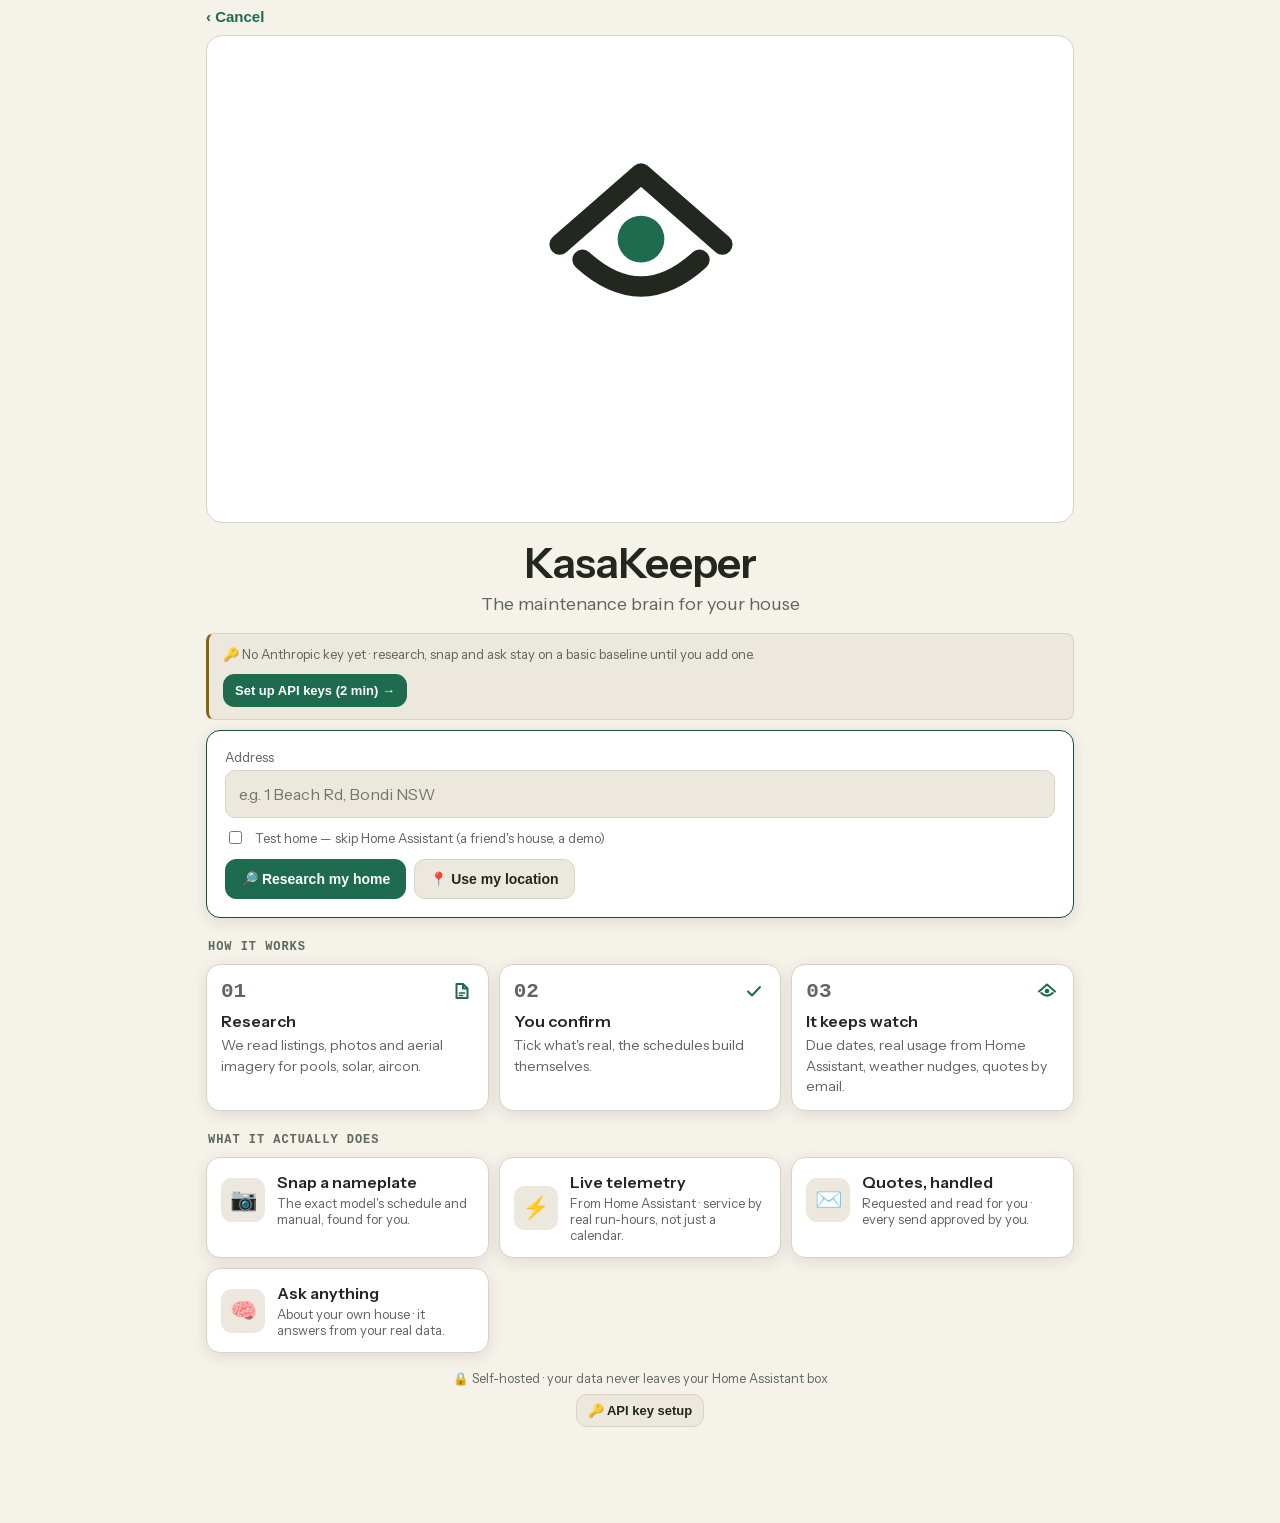
==== kasakeeper/index.html @ 6dd0b442 "Release 0.3.20: direct-PDF manual hunt + auto-save, wrong-model guard (carries 0.3.18 field cleanup " ====
<!DOCTYPE html>
<html lang="en">
<head>
  <meta charset="UTF-8" />
  <meta name="viewport" content="width=device-width, initial-scale=1.0, viewport-fit=cover" />
  <title>KasaKeeper</title>
  <meta name="description" content="The maintenance brain for your house." />
  <link rel="manifest" href="manifest.webmanifest" />
  <meta name="theme-color" content="#0f6e56" />
  <meta name="apple-mobile-web-app-capable" content="yes" />
  <meta name="apple-mobile-web-app-status-bar-style" content="black-translucent" />
  <meta name="apple-mobile-web-app-title" content="KasaKeeper" />
  <link rel="apple-touch-icon" href="icon-180.png" />
  <link rel="icon" type="image/png" href="icon-192.png" />
  <link rel="stylesheet" href="styles.css?v=101" />
</head>
<body>
  <!-- Brand mark "5B Lid Roof" — house that is also an eye. Three behaviors only:
       watching (default), blink (task done), glance (needs attention). Per Brand Guidelines v1.0. -->
  <svg style="display:none" aria-hidden="true">
    <symbol id="kk-mark" viewBox="0 0 48 48">
      <path d="M8 25 L24 11 L40 25" fill="none" stroke="currentColor" stroke-width="4" stroke-linecap="round" stroke-linejoin="round"></path>
      <path d="M12.5 28 Q24 38.5 35.5 28" fill="none" stroke="currentColor" stroke-width="4" stroke-linecap="round"></path>
      <circle cx="24" cy="24" r="4.6" fill="var(--accent)"></circle>
    </symbol>
    <symbol id="kk-blink" viewBox="0 0 48 48">
      <path d="M8 25 L24 11 L40 25" fill="none" stroke="currentColor" stroke-width="4" stroke-linecap="round" stroke-linejoin="round"></path>
      <path d="M12.5 27 Q24 34 35.5 27" fill="none" stroke="currentColor" stroke-width="4" stroke-linecap="round"></path>
    </symbol>
    <symbol id="kk-glance" viewBox="0 0 48 48">
      <path d="M8 25 L24 11 L40 25" fill="none" stroke="currentColor" stroke-width="4" stroke-linecap="round" stroke-linejoin="round"></path>
      <path d="M12.5 28 Q24 38.5 35.5 28" fill="none" stroke="currentColor" stroke-width="4" stroke-linecap="round"></path>
      <circle cx="29" cy="25" r="4.6" fill="var(--accent)"></circle>
    </symbol>
    <symbol id="kk-sleep" viewBox="0 0 48 48">
      <path d="M8 25 L24 11 L40 25" fill="none" stroke="currentColor" stroke-width="4" stroke-linecap="round" stroke-linejoin="round"></path>
      <path d="M12.5 26.5 Q24 30.5 35.5 26.5" fill="none" stroke="currentColor" stroke-width="4" stroke-linecap="round"></path>
    </symbol>
    <!-- Structural icon system — the mark's own language: 4px stroke, round caps,
         one "iris" dot only where it earns it. Tints via currentColor. -->
    <symbol id="i-home" viewBox="0 0 48 48"><path d="M8 25 L24 11 L40 25" fill="none" stroke="currentColor" stroke-width="4" stroke-linecap="round" stroke-linejoin="round"></path><path d="M12.5 28 Q24 38.5 35.5 28" fill="none" stroke="currentColor" stroke-width="4" stroke-linecap="round"></path><circle cx="24" cy="24" r="4.6" fill="currentColor"></circle></symbol>
    <symbol id="i-schedule" viewBox="0 0 48 48"><rect x="9" y="13" width="30" height="26" rx="6" fill="none" stroke="currentColor" stroke-width="4"></rect><path d="M17 9v7M31 9v7" stroke="currentColor" stroke-width="4" stroke-linecap="round"></path><circle cx="24" cy="28" r="3.6" fill="currentColor"></circle></symbol>
    <symbol id="i-assets" viewBox="0 0 48 48"><rect x="9" y="16" width="30" height="23" rx="5" fill="none" stroke="currentColor" stroke-width="4"></rect><path d="M7 16h34" stroke="currentColor" stroke-width="4" stroke-linecap="round"></path><path d="M19 24h10" stroke="currentColor" stroke-width="4" stroke-linecap="round"></path></symbol>
    <symbol id="i-trades" viewBox="0 0 48 48"><path d="M12 28a12 12 0 0 1 24 0" fill="none" stroke="currentColor" stroke-width="4" stroke-linecap="round"></path><path d="M8 32h32" stroke="currentColor" stroke-width="4" stroke-linecap="round"></path><path d="M24 14v-3" stroke="currentColor" stroke-width="4" stroke-linecap="round"></path></symbol>
    <symbol id="i-ask" viewBox="0 0 48 48"><path d="M10 22a14 12 0 1 1 6 9.5L10 34l2-6" fill="none" stroke="currentColor" stroke-width="4" stroke-linecap="round" stroke-linejoin="round"></path><circle cx="24" cy="22" r="3.6" fill="currentColor"></circle></symbol>
    <symbol id="i-settings" viewBox="0 0 48 48"><path d="M10 16h28M10 24h28M10 32h28" stroke="currentColor" stroke-width="4" stroke-linecap="round"></path><circle cx="19" cy="16" r="3.6" fill="currentColor"></circle><circle cx="30" cy="24" r="3.6" fill="currentColor"></circle><circle cx="16" cy="32" r="3.6" fill="currentColor"></circle></symbol>
    <symbol id="i-wrench" viewBox="0 0 48 48"><path d="M29.4 12.6a2 2 0 0 0 0 2.8l3.2 3.2a2 2 0 0 0 2.8 0l7.54-7.54a12 12 0 0 1-15.88 15.88L13.24 40.76a4.24 4.24 0 0 1-6-6l13.82-13.82a12 12 0 0 1 15.88-15.88l-7.52 7.52z" fill="none" stroke="currentColor" stroke-width="4" stroke-linecap="round" stroke-linejoin="round"></path></symbol>
    <symbol id="i-gauge" viewBox="0 0 48 48"><path d="M9.5 32A15 15 0 1 1 38.5 32" fill="none" stroke="currentColor" stroke-width="4" stroke-linecap="round"></path><path d="M24 31L32.5 21.5" stroke="currentColor" stroke-width="4" stroke-linecap="round"></path><circle cx="24" cy="32" r="3.4" fill="currentColor"></circle></symbol>
    <symbol id="i-doc" viewBox="0 0 48 48"><path d="M13 10h13l9 9v19H13z" fill="none" stroke="currentColor" stroke-width="4" stroke-linejoin="round"></path><path d="M26 10v9h9" fill="none" stroke="currentColor" stroke-width="4" stroke-linejoin="round"></path><path d="M19 28h10M19 33h6" stroke="currentColor" stroke-width="3.4" stroke-linecap="round"></path></symbol>
    <symbol id="i-bolt" viewBox="0 0 48 48"><path d="M26 9L14 27h8l-2 12 12-18h-8z" fill="none" stroke="currentColor" stroke-width="4" stroke-linejoin="round"></path></symbol>
    <symbol id="i-bell" viewBox="0 0 48 48"><path d="M14 30v-8a10 10 0 0 1 20 0v8l3 4H11z" fill="none" stroke="currentColor" stroke-width="4" stroke-linejoin="round"></path><path d="M20 38a4 4 0 0 0 8 0" fill="none" stroke="currentColor" stroke-width="4" stroke-linecap="round"></path></symbol>
    <symbol id="i-drop" viewBox="0 0 48 48"><path d="M24 9c6 8 11 13.5 11 20a11 11 0 1 1-22 0c0-6.5 5-12 11-20z" fill="none" stroke="currentColor" stroke-width="4" stroke-linejoin="round"></path></symbol>
    <symbol id="i-check" viewBox="0 0 48 48"><path d="M12 25l8 8 16-17" fill="none" stroke="currentColor" stroke-width="4" stroke-linecap="round" stroke-linejoin="round"></path></symbol>
  </svg>
  <div id="app">
    <div class="boot">Loading KasaKeeper…</div>
  </div>
  <script src="data.js?v=101"></script>
  <script src="store.js?v=101"></script>
  <script src="ha.js?v=101"></script>
  <script src="research.js?v=101"></script>
  <script src="catalog.js?v=101"></script>
  <script src="eye-scene.js?v=101"></script>
  <script src="app.js?v=101"></script>
  <script>
    if ('serviceWorker' in navigator) {
      window.addEventListener('load', () => navigator.serviceWorker.register('sw.js').catch(()=>{}));
    }
  </script>
</body>
</html>
---- kasakeeper/styles.css ----
/* Brand Guidelines v1.0 — Night system. Instrument Sans (bundled, variable 400–600)
   carries everything human; system mono carries everything measured. */
@font-face{font-family:'Instrument Sans';src:url('instrument-sans.woff2') format('woff2');
  font-weight:400 600;font-style:normal;font-display:swap}
:root{
  --bg:#101613; --surface:#1A211B; --surface2:#232D25; --line:#2B342C;
  --text:#F4F1EA; --muted:#9AA79D; --faint:#8A968C;   /* faint must still clear WCAG AA 4.5:1 on surface2 (was #7D8A80 = 3.95:1) */
  --accent:#1D9E75; --accent-d:#0F6E56;
  /* brand status, night-lifted for AA text on dark; deep variants for fills/tints */
  --red:#E57B61; --amber:#D9A43E; --green:#2FB88A; --blue:#3d8add;
  --red-deep:194,71,47; --amber-deep:185,127,29; --green-deep:29,158,117;
  /* phase-0 re-theme plumbing: every color the views use has a token, so a future
     brand direction is a :root swap. Values are IDENTICAL to the old hardcodes. */
  --accent-ink:#04170f;              /* text on accent-filled controls */
  --bg-rgb:16,22,19;                 /* --bg as a triplet for translucent veils */
  --edge-green:#2c5a44; --edge-red:#5a2c2c; --edge-blue:#2c476a;  /* status chip hairlines */
  --radius:14px; --shadow:0 6px 20px rgba(0,0,0,.35);
  --mono:ui-monospace,Menlo,Consolas,monospace;
}
/* ── "Paper" · the light theme. Warm paper ground, white cards, estate green.
   Theme selection is DEVICE-LOCAL (localStorage kk.theme, applied as
   documentElement data-theme): the wall tablet stays Night while a desktop
   runs Paper. No attribute = follow the OS. The block appears twice because
   vanilla CSS cannot alias a declaration group — keep both copies identical. */
:root[data-theme="paper"]{
  --bg:#F5F2EA; --surface:#FFFFFF; --surface2:#ECE8DD; --line:#D8D3C6;
  --text:#22271F; --muted:#5C665C; --faint:#5E685F;
  --accent:#1E6B50; --accent-d:#14503B;
  --red:#B34A31; --amber:#8A6414; --green:#256C4C; --blue:#2B5E9E;
  --red-deep:179,74,49; --amber-deep:138,100,20; --green-deep:37,108,76;
  --accent-ink:#FFFFFF;
  --bg-rgb:245,242,234;
  --edge-green:#AECBBB; --edge-red:#DBB3A8; --edge-blue:#AFC4DE;
  --shadow:0 4px 16px rgba(35,31,22,.10);
}
@media (prefers-color-scheme: light){
  :root:not([data-theme="night"]){
    --bg:#F5F2EA; --surface:#FFFFFF; --surface2:#ECE8DD; --line:#D8D3C6;
    --text:#22271F; --muted:#5C665C; --faint:#5E685F;
    --accent:#1E6B50; --accent-d:#14503B;
    --red:#B34A31; --amber:#8A6414; --green:#256C4C; --blue:#2B5E9E;
    --red-deep:179,74,49; --amber-deep:138,100,20; --green-deep:37,108,76;
    --accent-ink:#FFFFFF;
    --bg-rgb:245,242,234;
    --edge-green:#AECBBB; --edge-red:#DBB3A8; --edge-blue:#AFC4DE;
    --shadow:0 4px 16px rgba(35,31,22,.10);
  }
}
*{box-sizing:border-box}
html,body{margin:0;padding:0;background:var(--bg);color:var(--text);
  font-family:'Instrument Sans',-apple-system,BlinkMacSystemFont,"Segoe UI",Roboto,Helvetica,Arial,sans-serif;
  -webkit-font-smoothing:antialiased}
.boot{padding:40px;color:var(--muted);text-align:center}
#app{max-width:900px;margin:0 auto;padding:0 16px calc(96px + env(safe-area-inset-bottom))}

/* Header */
.topbar{display:flex;align-items:center;justify-content:space-between;
  padding:calc(18px + env(safe-area-inset-top)) 2px 12px}
.brand{display:flex;align-items:center;gap:10px;font-weight:700;font-size:22px;letter-spacing:-.3px}
.brand .logo{width:30px;height:30px;border-radius:0;background:none;
  display:grid;place-items:center;font-size:16px}
.brand small{color:var(--muted);font-weight:500;font-size:12px;display:block;letter-spacing:0}
.icon-btn{background:var(--surface);border:1px solid var(--line);color:var(--text);
  width:40px;height:40px;border-radius:10px;font-size:18px;cursor:pointer;position:relative}
/* 40x40 border-box, border eats 1px/side → -3px hits the full 44x44 target (see .btn::after above) */
.icon-btn::after{content:'';position:absolute;inset:-3px}
.topbar-right{display:flex;align-items:center;gap:8px}
/* the chosen home photo, dashboard-only — small and premium, never a banner */
.home-pic{width:30px;height:30px;border-radius:50%;object-fit:cover;border:1px solid var(--line);opacity:0;transition:opacity .2s}
.home-pic.on{opacity:1}

/* Sections — labels are "measured": mono, uppercase, +8% tracking (guidelines §05) */
.section-title{display:flex;align-items:center;gap:8px;margin:22px 2px 10px;font:600 12px var(--mono);color:var(--faint);text-transform:uppercase;letter-spacing:.08em}
.section-title .pill{margin-left:auto;background:var(--surface2);border:1px solid var(--line);color:var(--muted);font-size:12px;padding:2px 9px;border-radius:20px;text-transform:none;letter-spacing:0}

/* Task / asset cards */
.card{background:var(--surface);border:1px solid var(--line);border-radius:var(--radius);
  padding:14px;margin-bottom:10px;box-shadow:var(--shadow)}
.row{display:flex;align-items:center;gap:12px}
.emoji{width:44px;height:44px;border-radius:11px;background:var(--surface2);display:grid;place-items:center;font-size:22px;flex:none;position:relative;overflow:hidden}
.grow{flex:1;min-width:0}
.t-name{font-weight:600;font-size:16px;white-space:nowrap;overflow:hidden;text-overflow:ellipsis}
.t-sub{color:var(--muted);font-size:13px;margin-top:3px;white-space:nowrap;overflow:hidden;text-overflow:ellipsis}
/* due = a measured value: mono pill on a tinted ground (status = form + color) */
.due{font:600 12px var(--mono);text-align:right;flex:none;padding:5px 9px;border-radius:20px;background:var(--surface2)}
.due small{display:block;color:var(--muted);font-weight:500;font-size:10px;margin-top:2px}
.due.red{color:var(--red);background:rgba(var(--red-deep),.14)}
.due.amber{color:var(--amber);background:rgba(var(--amber-deep),.13)}
.due.green{color:var(--green);background:rgba(var(--green-deep),.12)}
.dot{width:9px;height:9px;border-radius:50%;flex:none}
.dot.red{background:var(--red)} .dot.amber{background:var(--amber)} .dot.green{background:var(--green)}
.dot.dim{background:none;border:1.5px solid var(--faint)}  /* not tracked yet — hollow, never a false green */

.chip{display:inline-flex;align-items:center;gap:5px;background:var(--surface2);border:1px solid var(--line);
  border-radius:20px;padding:3px 10px;font-size:12px;color:var(--muted);margin:4px 6px 0 0}
.chip.live{color:var(--green);border-color:var(--edge-green)}
.chip.cost{color:var(--amber)}

/* Buttons */
.btn{display:inline-flex;align-items:center;justify-content:center;gap:7px;border:none;cursor:pointer;
  border-radius:11px;padding:11px 15px;font-size:14px;font-weight:600;background:var(--surface2);color:var(--text);border:1px solid var(--line);position:relative}
/* 44px effective touch targets (design rule 5) without inflating the visual density:
   .btn.small chrome measures ~34x35, so the HIT AREA extends invisibly past it.
   inset resolves against the padding box (the 1px border eats one px per side), so
   -6px yields +5px beyond the border box: 35→45 tall, 34→44 wide. Neighbors in an
   8px btn-row gap overlap by ~2px — the later button wins there, same as dead space was. */
.btn::after{content:'';position:absolute;inset:-6px}
.btn.primary{background:var(--accent);border-color:var(--accent);color:var(--accent-ink)}
.btn.small{padding:8px 11px;font-size:13px}
.btn.wide{width:100%}
.btn-row{display:flex;gap:8px;flex-wrap:wrap;margin-top:12px}
.fab{position:fixed;right:18px;bottom:calc(84px + env(safe-area-inset-bottom));width:56px;height:56px;border-radius:50%;
  background:var(--accent);color:var(--accent-ink);font-size:28px;border:none;box-shadow:var(--shadow);cursor:pointer;z-index:20}

/* Bottom nav */
.nav{position:fixed;left:0;right:0;bottom:0;background:rgba(var(--bg-rgb),.92);backdrop-filter:blur(12px);
  border-top:1px solid var(--line);display:flex;justify-content:space-around;padding:8px 0 calc(8px + env(safe-area-inset-bottom));z-index:15}
.nav a{flex:1;text-align:center;color:var(--muted);text-decoration:none;font-size:11px;padding:4px 0}
.nav a .ic{font-size:20px;display:block;margin-bottom:2px}
.nav a svg.ic{width:21px;height:21px;margin:0 auto 3px;display:block}
.nav a.active{color:var(--accent);position:relative}
.nav a.active::before{content:"";position:absolute;top:-4px;left:50%;transform:translateX(-50%);width:22px;height:2px;border-radius:2px;background:var(--accent)}

/* Detail / forms */
.back{background:none;border:none;color:var(--accent);font-size:15px;cursor:pointer;padding:8px 0;font-weight:600}
.hero{display:flex;align-items:center;gap:14px;margin:6px 0 16px}
.hero .emoji{width:60px;height:60px;font-size:30px}
.hero h1{font-size:22px;margin:0}
.meta-grid{display:grid;grid-template-columns:1fr 1fr;gap:10px;margin:12px 0}
.meta{background:var(--surface);border:1px solid var(--line);border-radius:12px;padding:12px}
.meta .k{font:600 11px var(--mono);color:var(--faint);text-transform:uppercase;letter-spacing:.08em} .meta .v{font-size:16px;font-weight:600;margin-top:4px}
label{display:block;color:var(--muted);font-size:13px;margin:12px 0 5px}
input,select,textarea{width:100%;background:var(--surface2);border:1px solid var(--line);color:var(--text);
  border-radius:10px;padding:11px;font-size:15px;font-family:inherit}
textarea{min-height:70px;resize:vertical}
.empty{text-align:center;color:var(--muted);padding:40px 20px}
.banner{background:var(--surface2);border:1px solid var(--line);border-left:3px solid var(--amber);
  border-radius:8px;padding:12px 14px;font-size:13px;color:var(--muted);margin:10px 0}
.banner.ok{border-left-color:var(--green)}
.banner.urgent{border-left-color:var(--red)}
.spinner{color:var(--muted);font-size:13px;padding:6px 0}
/* Key-wizard concrete steps (numbered "how to get this key" list) */
.wz-steps{margin:10px 0 0;padding-left:20px;font-size:13.5px;line-height:1.6;color:var(--muted)}
.wz-steps li{margin-bottom:4px}
.wz-steps li:last-child{margin-bottom:0}

/* Wizard feature chips */
.feat{display:flex;align-items:center;gap:12px;background:var(--surface);border:1px solid var(--line);
  border-radius:12px;padding:10px 12px;margin-bottom:8px;cursor:pointer}
.feat.on{border-color:var(--accent);background:var(--surface2)}
.feat .feat-check{width:28px;height:28px;border-radius:50%;border:1px solid var(--line);display:grid;place-items:center;color:var(--muted);flex:none;font-weight:700}
.feat.on .feat-check{background:var(--accent);color:var(--accent-ink);border-color:var(--accent)}
select.feat-var{margin-top:7px;width:auto;max-width:240px;padding:6px 9px;font-size:13px;
  background:var(--surface2);border:1px solid var(--line);color:var(--text);border-radius:8px}
.setup-cta{display:block;width:100%;text-align:left;background:var(--surface2);
  border:1px solid var(--line);border-left:3px solid var(--accent-d);color:var(--text);border-radius:var(--radius);padding:16px;margin:6px 0 16px;cursor:pointer}
.setup-cta b{font-size:16px} .setup-cta div{color:var(--muted);font-size:13px;margin-top:3px}

/* usage-based reminders — live telemetry progress */
.usagebar{margin:9px 0 2px}
.usagebar.mini{margin:8px 0 0}
.usagebar .u-track{height:7px;border-radius:6px;background:var(--surface2);border:1px solid var(--line);overflow:hidden}
.usagebar .u-fill{height:100%;background:var(--accent);border-radius:6px;transition:width .4s ease}
.usagebar .u-lbl{font:500 11px var(--mono);color:var(--muted);margin-top:5px;letter-spacing:.02em}
.usagebar .u-lbl b{color:var(--text);font-weight:600}
.usagebar.warn .u-fill{background:var(--amber)}
.usagebar.warn .u-lbl b{color:var(--amber)}
.usagebar.due .u-fill{background:var(--red)}
.usagebar.due .u-lbl{color:var(--red)} .usagebar.due .u-lbl b{color:var(--red)}

/* HA telemetry live strip — reserved slot, no layout shift while it hydrates */
.ha-strip{display:flex;align-items:center;gap:8px;flex-wrap:wrap;margin:2px 0 14px;
  background:var(--surface2);border:1px solid var(--edge-green);border-radius:8px;padding:8px 12px}
.ha-strip .hs-lbl{font:600 10px var(--mono);color:var(--green);text-transform:uppercase;letter-spacing:.06em}
.ha-strip .hs-vals{font:600 13px var(--mono);color:var(--text)}
.ha-strip .hs-sep{color:var(--faint);margin:0 6px}

/* find-a-service: review rating line */
.t-sub.rate{color:var(--amber);font-weight:500}

/* find-a-service: provider logo/photo, services, website */
.prov-web{color:var(--blue);text-decoration:none;font-size:12px}
.svc-chips{display:flex;flex-wrap:wrap;gap:6px;margin:2px 0 10px}
.svc-chip{font-size:11px;color:var(--muted);background:var(--surface2);border:1px solid var(--line);border-radius:20px;padding:3px 9px}

.chip-row{display:flex;flex-wrap:wrap;gap:6px;margin-top:6px}
.chip.expired{color:var(--red);border-color:var(--edge-red)}

/* brand v1.0 — mark 5B "Lid Roof": house that is also an eye */
.kk-logo{position:relative;width:30px;height:30px;flex:0 0 30px;color:var(--text);display:block}
.kk-logo svg.eye{position:absolute;inset:0;width:100%;height:100%;opacity:0;transition:opacity 90ms ease-out}
.kk-logo[data-eye="watch"] .eye-open{opacity:1}
.kk-logo[data-eye="glance"] .eye-glance{opacity:1}
.kk-logo[data-eye="sleep"] .eye-sleep{opacity:1;color:var(--muted)}
.kk-logo.blinking svg.eye{opacity:0;transition:opacity 120ms ease-in}
.kk-logo.blinking .eye-shut{opacity:1}
.eye-badge{position:absolute;top:-5px;right:-7px;min-width:15px;height:15px;border-radius:99px;
  font:700 9px var(--mono);display:flex;align-items:center;justify-content:center;padding:0 3px;
  color:var(--bg);z-index:1}
.eye-badge[hidden]{display:none}
.eye-badge.red{background:var(--red)} .eye-badge.amber{background:var(--amber)}
.brand{gap:10px}
.brand .wordmark{font-weight:600;letter-spacing:-.02em}
.banner.allclear{display:flex;align-items:center;gap:12px}
.banner.allclear .kk-shut{width:26px;height:26px;flex:0 0 26px;color:var(--muted)}
@media (prefers-reduced-motion: reduce){.kk-logo svg.eye{transition:none}}

/* brand motion: the look-around (12s loop) */
.eye-stage{position:relative;width:100%;aspect-ratio:16/9;overflow:hidden;border-radius:16px;background:var(--surface);border:1px solid var(--line)}
.eye-inner{position:absolute;left:0;top:0;width:1280px;height:720px;transform-origin:0 0;font-family:inherit}
.eye-static{display:flex;flex-direction:column;align-items:center;gap:10px;padding:28px;background:var(--surface);border:1px solid var(--line);border-radius:16px;color:var(--text)}
.eye-static svg{width:96px;height:96px}
.eye-static div{font-size:14px;color:var(--muted)}
.eye-scene{margin:2px 0 14px}

/* weather nudges — the glance */
.card.nudge{cursor:pointer}
.kk-glance-ic{width:30px;height:30px;flex:0 0 30px;color:var(--text)}

/* topbar weather chip (live conditions, measured = mono) */
.chip.weather{font:500 12px var(--mono);padding:7px 12px;margin:0;white-space:nowrap}
/* test-home tell — honest, quiet, never alarming */
.chip.dim{color:var(--faint);font-size:12px;white-space:nowrap}

/* ---- email quote-loop: compose modal, toast, quote chips ---- */
.chip.watching{color:var(--blue);border-color:var(--edge-blue);font:500 11px var(--mono)}
.chip.auto{color:var(--green);border-color:var(--edge-green);font:600 10px var(--mono);padding:1px 6px;vertical-align:middle}
.t-sub.dim{color:var(--faint);font-size:12px;margin-top:2px}

.kk-toast{position:fixed;left:50%;bottom:calc(84px + env(safe-area-inset-bottom));transform:translate(-50%,14px);
  background:var(--surface2);color:var(--text);border:1px solid var(--line);border-radius:12px;
  padding:11px 16px;max-width:90vw;box-shadow:var(--shadow);font-size:14px;z-index:120;
  opacity:0;transition:opacity .25s,transform .25s;pointer-events:none}
.kk-toast.in{opacity:1;transform:translate(-50%,0)}

.kk-modal{position:fixed;inset:0;background:rgba(6,10,8,.62);backdrop-filter:blur(4px);
  display:flex;align-items:flex-end;justify-content:center;z-index:130;
  padding:0 12px calc(12px + env(safe-area-inset-bottom))}
.kk-modal-card{background:var(--surface);border:1px solid var(--line);border-radius:18px 18px 14px 14px;
  width:100%;max-width:560px;max-height:88vh;overflow:auto;padding:18px 16px 14px;box-shadow:var(--shadow);
  animation:kk-rise .22s ease}
@keyframes kk-rise{from{transform:translateY(16px);opacity:.6}to{transform:none;opacity:1}}
@media(min-width:600px){.kk-modal{align-items:center}}
.kk-modal-h{font-weight:600;font-size:17px;margin-bottom:10px}
.kk-l{display:block;font-size:12px;color:var(--muted);margin:10px 0 4px}
.kk-i,.kk-t{width:100%;background:var(--surface2);border:1px solid var(--line);border-radius:10px;
  color:var(--text);padding:10px 12px;font:inherit;font-size:14px}
.kk-t{resize:vertical;min-height:120px;line-height:1.45}
.kk-note,.hint{color:var(--faint);font-size:12px;margin:10px 2px 0;line-height:1.4}
/* ad-hoc <b> pseudo-links (asset detail, etc.) — same affordance as a real link, no per-use inline style */
.klink{color:var(--accent);cursor:pointer}
.kk-modal-b{display:flex;justify-content:flex-end;gap:10px;margin-top:14px}

/* ---- Find-a-service: scanning eye loader ---- */
.kk-search{display:flex;justify-content:center;padding:22px 0 6px;color:var(--text)}
.kk-search svg{width:104px;height:104px;overflow:visible}
.kks-iris{transform-box:fill-box;transform-origin:center;animation:kks-scan 2.8s ease-in-out infinite}
@keyframes kks-scan{
  0%,100%{transform:translate(0,0)}
  16%{transform:translate(-5px,1.4px)}
  34%{transform:translate(5px,1.4px)}
  52%{transform:translate(4.4px,-2.2px)}
  70%{transform:translate(-4.4px,-2.2px)}
  86%{transform:translate(0,-.4px)}
}
@media (prefers-reduced-motion:reduce){.kks-iris{animation:none}}

/* ---- snoozed maintenance items ---- */
.card.past{opacity:.62}
.card.past .t-name{color:var(--muted)}
.k-row.past{opacity:.62}
.k-row.past .k-title{color:var(--muted)}
.section-title.dim{color:var(--faint)}
.card.snoozed{opacity:.6}
.card.snoozed .t-name{color:var(--muted)}
.card.pending{opacity:.7;border-style:dashed}
.k-row.snoozed{opacity:.6}
.k-row.snoozed .k-title{color:var(--muted)}
.k-row.pending{opacity:.7;border-top-style:dashed}
.k-sub.dim{color:var(--faint)}
.kk-zzz{width:30px;height:30px;flex:0 0 30px;color:var(--muted)}

/* phase 3: snap-to-add, triage, asset photo */
.snap-img{width:100%;max-height:280px;object-fit:cover;border-radius:14px;border:1px solid var(--line);margin:10px 0}
.asset-photo{width:100%;max-height:220px;object-fit:cover;border-radius:14px;border:1px solid var(--line);margin:4px 0 10px}
.triage-cta{cursor:pointer}

/* ---- segmented tabs (Assets / Warranties) ---- */
.tabs{display:flex;gap:6px;margin:2px 0 12px}
.tab{flex:1;text-align:center;padding:9px 10px;border-radius:10px;border:1px solid var(--line);
  background:var(--surface);color:var(--muted);font-size:13px;text-decoration:none;
  display:flex;align-items:center;justify-content:center;gap:6px;position:relative}
/* ~35px tall chrome → -6px, same as .btn.small, clears 44px */
.tab::after{content:'';position:absolute;inset:-6px}
.tab.on{background:var(--surface2);color:var(--text);border-color:var(--accent-d)}
.tab .pill.warn{color:var(--amber)}

/* ---- Ask: the house assistant ---- */
.chat-log{display:flex;flex-direction:column;gap:12px;padding:4px 0 96px}
.chat-row{display:flex;gap:9px;align-items:flex-start}
.chat-row.me{justify-content:flex-end}
.chat-mark{width:24px;height:24px;flex:0 0 24px;color:var(--accent);margin-top:4px}
.bubble{background:var(--surface);border:1px solid var(--line);border-radius:14px;padding:10px 13px;
  font-size:14px;line-height:1.5;max-width:82%;white-space:normal;word-wrap:break-word}
.bubble.me{background:var(--surface2);border-color:var(--accent-d)}
.bubble.typing{color:var(--faint)}
.chat-changes{margin-top:8px;padding-top:8px;border-top:1px solid var(--line);
  font-family:var(--mono);font-size:11px;color:var(--green);line-height:1.7}
.chat-grounded{margin-top:8px;padding-top:8px;border-top:1px solid var(--line);display:flex;flex-wrap:wrap;gap:6px}
.chip.ground{font:500 11px var(--mono)}
.chat-proposals{margin-top:8px;padding-top:8px;border-top:1px solid var(--line);display:flex;flex-direction:column;gap:8px}
.chat-proposal{background:var(--surface2);border:1px solid var(--line);border-radius:10px;padding:9px 11px}
.cp-detail{font-size:13px;color:var(--text);margin-bottom:7px}
.cp-actions{display:flex;gap:8px}
.chat-intro{text-align:center;padding:26px 10px 8px;color:var(--muted)}
.chat-hero{width:52px;height:52px;color:var(--accent);margin-bottom:10px}
.chat-intro .t-name{font-size:17px;color:var(--text);margin-bottom:4px}
.chat-sugg{display:flex;flex-wrap:wrap;gap:7px;justify-content:center;margin-top:10px}
.sugg-label{font:600 11px var(--mono);color:var(--faint);text-transform:uppercase;letter-spacing:.08em;margin-top:18px}
.chip.sugg{cursor:pointer;font-size:12px;padding:7px 12px;text-align:left;position:relative}
/* ~30px tall chrome → -8px clears 44px */
.chip.sugg::after{content:'';position:absolute;inset:-8px}
.chat-bar{position:fixed;left:0;right:0;bottom:calc(64px + env(safe-area-inset-bottom));
  display:flex;gap:8px;padding:10px 16px;background:rgba(var(--bg-rgb),.94);backdrop-filter:blur(12px);
  border-top:1px solid var(--line);max-width:900px;margin:0 auto}
.chat-bar textarea{flex:1;resize:none;min-height:40px;max-height:120px;background:var(--surface2);
  border:1px solid var(--line);border-radius:12px;color:var(--text);padding:10px 12px;font:inherit;font-size:14px}
.chat-bar .btn{align-self:stretch}
.chip.pilot{color:var(--blue);border-color:var(--edge-blue);font:500 10px var(--mono)}
.t-sub.note{color:var(--amber);margin-top:3px}

/* Template openers in the compose modal — a row of taps that fill the draft. */
.kk-chips { display: flex; flex-wrap: wrap; gap: 6px; margin: 2px 0 10px; }
.kk-chips .btn { white-space: nowrap; }


/* ── Rebuild: instrument hero, rail rows, quote chips, date-rail timeline ── */
.hero2{background:var(--surface);border:1px solid var(--line);border-radius:16px;box-shadow:var(--shadow);padding:16px;display:flex;gap:16px;align-items:center;margin-bottom:14px}
.hero2 .ring2{flex:0 0 104px}
.hero2 .ring2 text{font:700 24px var(--mono)}
.h-k{font:600 11px var(--mono);text-transform:uppercase;letter-spacing:.08em;color:var(--faint)}
.h-line{font-size:20px;font-weight:600;letter-spacing:-.02em;margin:2px 0 9px}
.segbar{display:flex;gap:3px;height:6px;border-radius:4px;overflow:hidden;margin-bottom:8px}
.segbar i{display:block;height:100%;border-radius:2px}
.seg-red{background:var(--red)} .seg-amber{background:var(--amber)} .seg-green{background:var(--green)} .seg-dim{background:var(--surface2)}
.h-counts{font:500 12px var(--mono);color:var(--muted);display:flex;gap:13px;flex-wrap:wrap;align-items:center}
.h-counts b{color:var(--text);font-weight:700}
.cdot{display:inline-block;width:8px;height:8px;border-radius:50%;margin-right:5px;vertical-align:baseline}
.k-list{background:var(--surface);border:1px solid var(--line);border-radius:16px;box-shadow:var(--shadow);overflow:hidden;margin-bottom:8px}
.k-row{display:flex;gap:12px;align-items:center;padding:12px 14px 12px 16px;position:relative;border-top:1px solid var(--line);cursor:pointer}
.k-row:first-child{border-top:0}
.k-row::before{content:"";position:absolute;left:0;top:10px;bottom:10px;width:3px;border-radius:0 3px 3px 0;background:transparent}
.k-row.red::before{background:var(--red)} .k-row.amber::before{background:var(--amber)} .k-row.green::before{background:var(--green)} .k-row.blue::before{background:var(--blue)}
.k-tile{width:40px;height:40px;border-radius:50%;border:1px solid var(--line);display:grid;place-items:center;font-size:17px;flex:none;position:relative;overflow:hidden}
.k-main{flex:1;min-width:0}
.k-title{font-weight:600;white-space:nowrap;overflow:hidden;text-overflow:ellipsis}
.k-sub{color:var(--muted);font-size:13px;margin-top:1px;white-space:nowrap;overflow:hidden;text-overflow:ellipsis}
.k-sub.rate{color:var(--amber);font-weight:500}
.k-right{text-align:right;flex:none}
.k-pill{font:600 12px var(--mono);padding:4px 9px;border-radius:999px;background:var(--surface2);white-space:nowrap}
.k-pill.red{color:var(--red)} .k-pill.amber{color:var(--amber)} .k-pill.green{color:var(--green)} .k-pill.blue{color:var(--blue)} .k-pill.dim{color:var(--muted)}
.k-cost{font:500 12px var(--mono);color:var(--faint);margin-top:4px}
.k-done{width:40px;height:40px;border-radius:50%;border:1px solid var(--line);background:var(--surface2);color:var(--green);display:grid;place-items:center;flex:none;cursor:pointer;padding:0;position:relative}
.k-done::after{content:'';position:absolute;inset:-3px}
.k-done svg{width:20px;height:20px}
.qchips{display:flex;gap:9px;overflow-x:auto;padding:2px 2px 8px;-webkit-overflow-scrolling:touch}
.qchip{flex:none;background:var(--surface);border:1px solid var(--line);border-radius:14px;box-shadow:var(--shadow);padding:10px 14px;cursor:pointer;min-width:150px}
.qchip .qn{font-weight:600;font-size:14px;display:flex;align-items:center;gap:7px}
.qchip .qs{font:500 12px var(--mono);color:var(--muted);margin-top:3px}
.tl-row{display:flex;gap:12px;padding:11px 4px;border-bottom:1px solid var(--line);align-items:baseline;cursor:pointer}
.tl-row:last-child{border-bottom:0}
.tl-date{font:600 11px var(--mono);text-transform:uppercase;color:var(--faint);flex:0 0 46px;letter-spacing:.05em}
.tl-main{flex:1;min-width:0}
.tl-title{font-weight:600;font-size:14.5px}
.tl-sub{color:var(--muted);font-size:12.5px;margin-top:1px}
.tl-cost{font:500 12px var(--mono);color:var(--faint);flex:none}

/* Brand-logo tiles: the img reveals only once loaded; the category emoji stays
   as the guaranteed fallback underneath (404/offline never leaves a hole). */
.brandlogo{position:absolute;inset:0;margin:auto;width:72%;height:72%;object-fit:contain;opacity:0}
.brandlogo.on{opacity:1}
.brandlogo.on + .em{visibility:hidden}
.chip svg.ci{width:13px;height:13px}

/* Developer drawer — the data behind the actions. Device-local; toggled in Settings.
   Fixed above the nav, collapsed to a slim head until tapped open. */
#kk-dbg{position:fixed;left:10px;right:10px;bottom:calc(64px + env(safe-area-inset-bottom));z-index:60;
  background:var(--surface);border:1px solid var(--line);border-radius:12px;overflow:hidden;
  box-shadow:0 8px 30px rgba(0,0,0,.35);font-size:12px}
#kk-dbg .dbg-head{display:flex;align-items:center;gap:8px;padding:8px 12px;cursor:pointer;
  font:600 11px ui-monospace,Menlo,Consolas,monospace;text-transform:uppercase;letter-spacing:.07em;color:var(--faint)}
#kk-dbg .dbg-body{display:none;max-height:42vh;overflow:auto;border-top:1px solid var(--line);padding:4px 10px 10px}
#kk-dbg.open .dbg-body{display:block}
#kk-dbg .dbg-row{border-bottom:1px solid var(--line);padding:7px 0}
#kk-dbg .dbg-row:last-child{border-bottom:0}
#kk-dbg .dbg-meta{color:var(--accent);font:600 11px ui-monospace,Menlo,Consolas,monospace;margin-bottom:3px}
#kk-dbg pre{margin:0;white-space:pre-wrap;word-break:break-word;color:var(--muted);
  font:11px/1.45 ui-monospace,Menlo,Consolas,monospace}
/* ── Setup landing — the first screen a brand-new user meets. Sells and teaches
   in one scroll, then hands straight to the address card (the real CTA). ── */
.su-hero{text-align:center;margin:2px 0 18px}
.su-hero .eye-scene{margin-bottom:14px}
.su-word{font-size:29px;font-weight:700;letter-spacing:-.02em}
.su-tag{color:var(--muted);font-size:15px;margin-top:4px}
.su-addr-card{border-color:var(--accent-d);padding:18px}
.su-addr-card label{margin-top:0}
.su-addr-card input{font-size:16px;padding:13px}
.su-addr-wrap{position:relative}
.su-suggest{position:absolute;left:0;right:0;top:calc(100% + 6px);background:var(--surface);
  border:1px solid var(--line);border-radius:12px;box-shadow:var(--shadow);overflow:hidden;z-index:8}
.su-suggest-row{min-height:44px;display:flex;align-items:center;padding:0 14px;font-size:14px;
  cursor:pointer;border-top:1px solid var(--line)}
.su-suggest-row:first-child{border-top:0}
.su-suggest-row:hover,.su-suggest-row:active{background:var(--surface2)}
.su-pow{padding:7px 14px;font-size:11px;color:var(--faint);text-align:right;border-top:1px solid var(--line)}
.su-steps{display:grid;grid-template-columns:repeat(auto-fit,minmax(180px,1fr));gap:10px;margin:2px 0 20px}
.su-steps .card{margin-bottom:0}
.su-step-head{display:flex;align-items:center;justify-content:space-between;margin-bottom:8px}
.su-num{font:700 21px var(--mono);color:var(--faint)}
.su-ic{width:24px;height:24px;color:var(--accent);flex:none}
.su-step-t{font-weight:600;font-size:15px;margin-bottom:4px}
.su-step-d{font-size:13px;color:var(--muted);line-height:1.45}
.su-feats{display:grid;grid-template-columns:repeat(auto-fit,minmax(230px,1fr));gap:10px;margin-bottom:4px}
.su-feats .card{margin-bottom:0}
.su-feats .t-sub{white-space:normal;overflow:visible;text-overflow:clip}
.su-trust{text-align:center;color:var(--faint);font-size:12.5px;padding:14px 6px 6px}

/* Wall tablet: the promise and the teaching copy have to read from across the room too. */
@media (min-width: 1100px) {
  .su-word { font-size: 42px }
  .su-tag { font-size: 18px }
  .su-step-t { font-size: 16px }
  .su-step-d { font-size: 14px }
}
/* Home photo (test-home picker): same reveal-on-load tile pattern as .brandlogo —
   a missing/errored photo never leaves a hole, the emoji is always underneath. */
.home-thumb{position:absolute;inset:0;width:100%;height:100%;object-fit:cover;opacity:0}
.home-thumb.on{opacity:1}
.home-thumb.on + .em{visibility:hidden}
.imagery-strip:not(:empty){margin-top:10px}
.imagery-grid{display:flex;gap:8px;overflow-x:auto;padding-bottom:2px}
.img-thumb{flex:0 0 96px;width:96px;height:64px;object-fit:cover;border-radius:10px;
  border:1px solid var(--line);cursor:pointer;background:var(--surface2)}
.img-thumb:hover{border-color:var(--accent-d)}
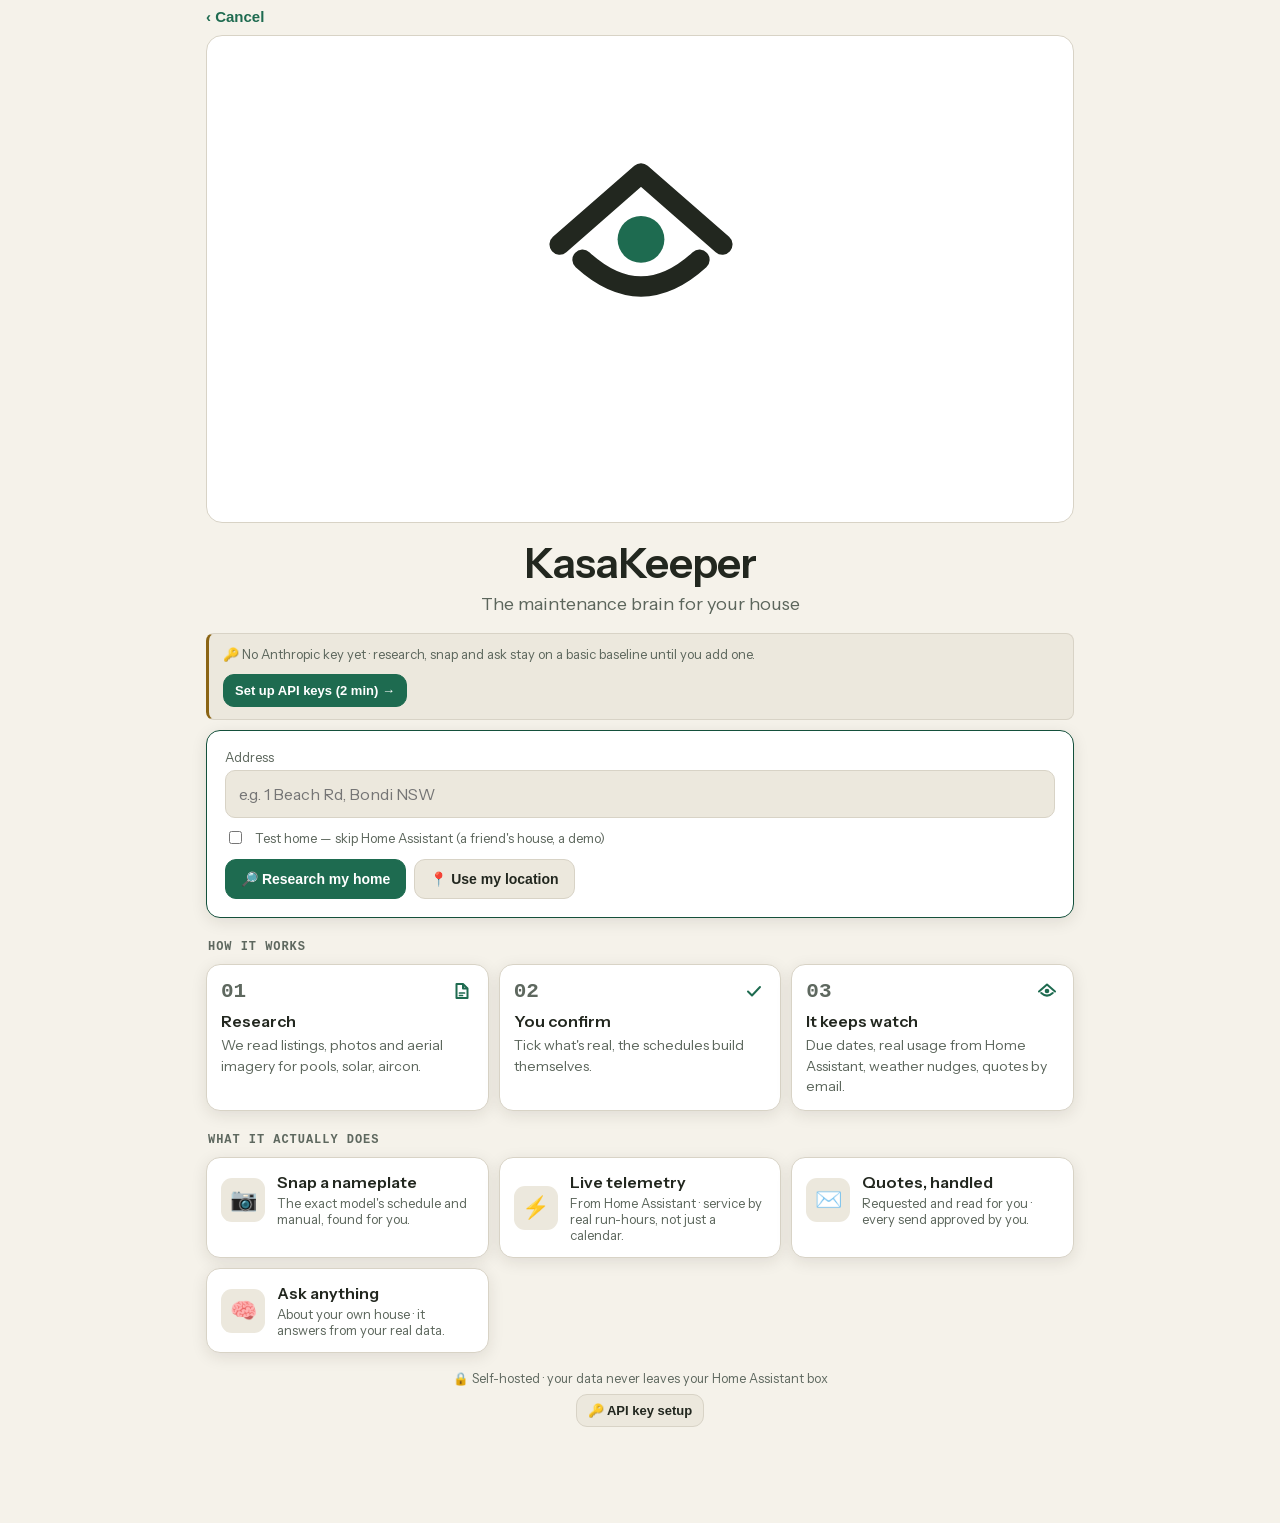
==== commit 0ac7b233: "Release 0.3.21 — booked-date change, local-only date confirm, supplier-button scoping, email punctua" ====
--- a/kasakeeper/index.html
+++ b/kasakeeper/index.html
@@ -12,7 +12,7 @@
   <meta name="apple-mobile-web-app-title" content="KasaKeeper" />
   <link rel="apple-touch-icon" href="icon-180.png" />
   <link rel="icon" type="image/png" href="icon-192.png" />
-  <link rel="stylesheet" href="styles.css?v=101" />
+  <link rel="stylesheet" href="styles.css?v=102" />
 </head>
 <body>
   <!-- Brand mark "5B Lid Roof" — house that is also an eye. Three behaviors only:
@@ -55,13 +55,13 @@
   <div id="app">
     <div class="boot">Loading KasaKeeper…</div>
   </div>
-  <script src="data.js?v=101"></script>
-  <script src="store.js?v=101"></script>
-  <script src="ha.js?v=101"></script>
-  <script src="research.js?v=101"></script>
-  <script src="catalog.js?v=101"></script>
-  <script src="eye-scene.js?v=101"></script>
-  <script src="app.js?v=101"></script>
+  <script src="data.js?v=102"></script>
+  <script src="store.js?v=102"></script>
+  <script src="ha.js?v=102"></script>
+  <script src="research.js?v=102"></script>
+  <script src="catalog.js?v=102"></script>
+  <script src="eye-scene.js?v=102"></script>
+  <script src="app.js?v=102"></script>
   <script>
     if ('serviceWorker' in navigator) {
       window.addEventListener('load', () => navigator.serviceWorker.register('sw.js').catch(()=>{}));
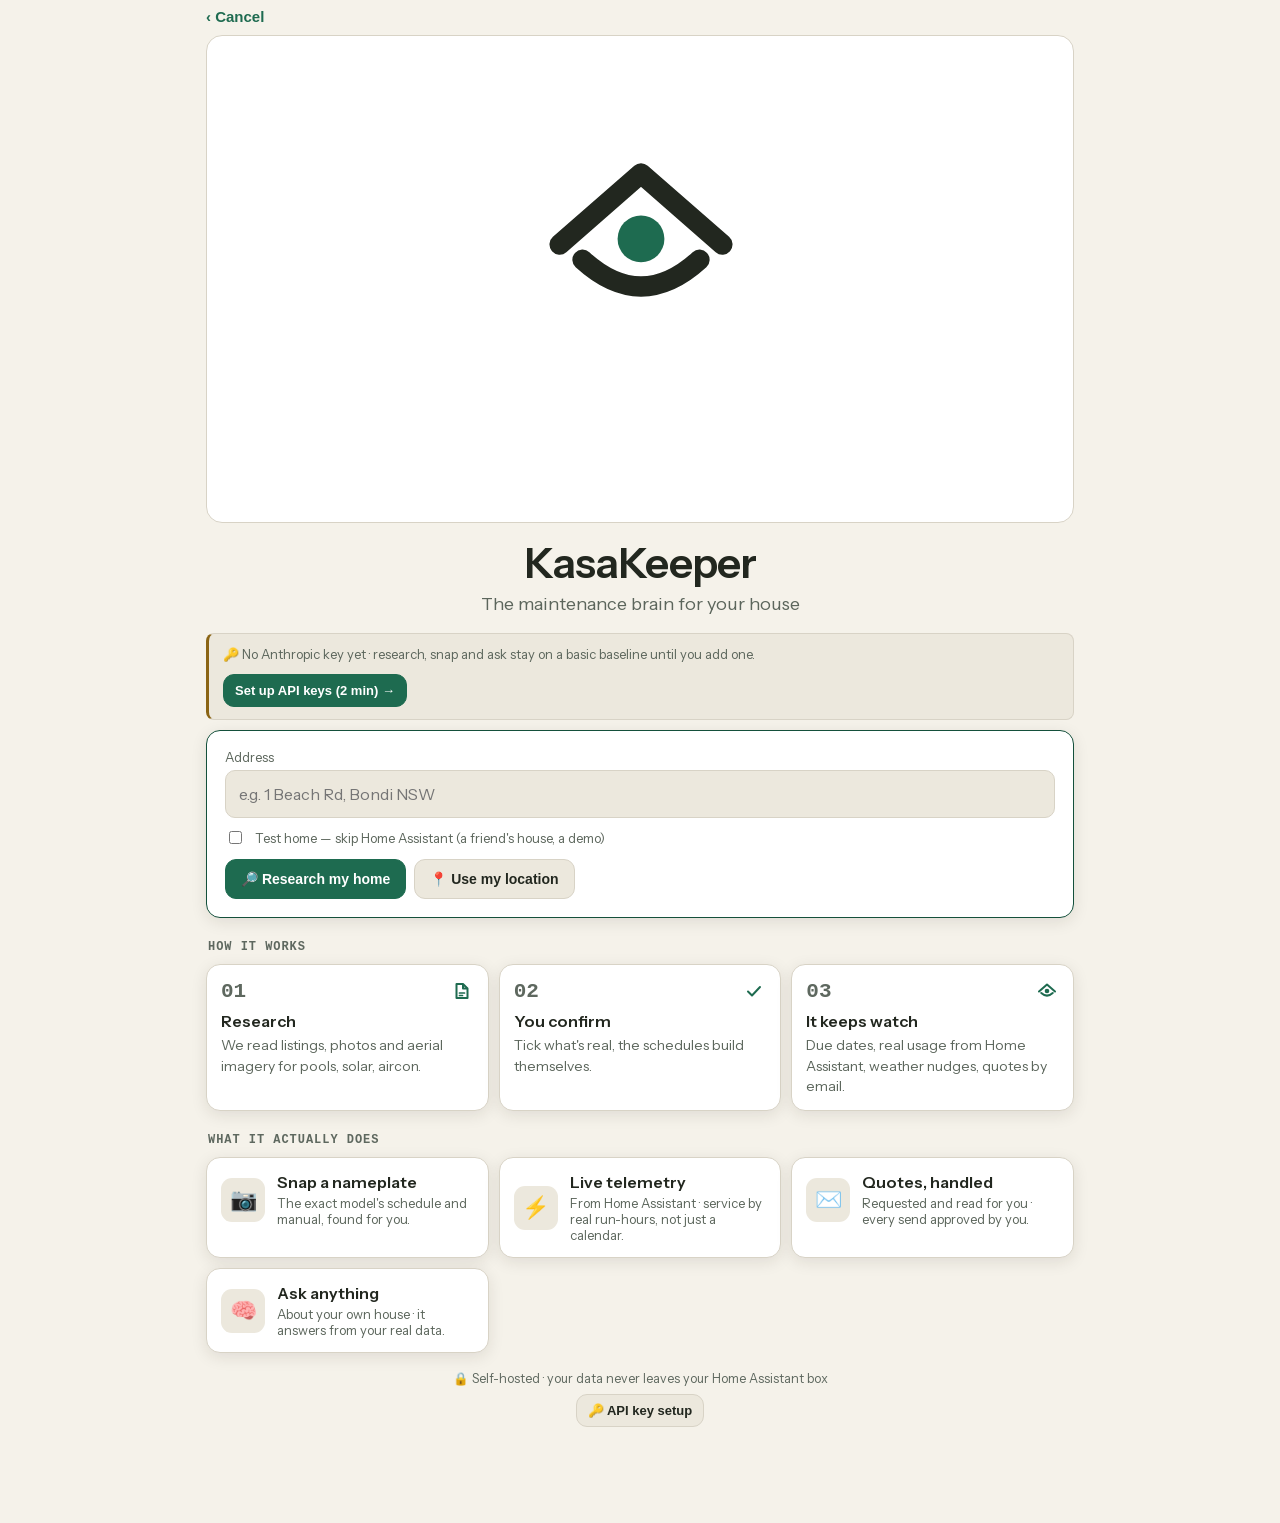
==== commit 83c3498f: "Release 0.3.23 — the email scan reads the right folder, and looks for your things Carries 0.3.22 and" ====
--- a/kasakeeper/index.html
+++ b/kasakeeper/index.html
@@ -12,7 +12,7 @@
   <meta name="apple-mobile-web-app-title" content="KasaKeeper" />
   <link rel="apple-touch-icon" href="icon-180.png" />
   <link rel="icon" type="image/png" href="icon-192.png" />
-  <link rel="stylesheet" href="styles.css?v=102" />
+  <link rel="stylesheet" href="styles.css?v=112" />
 </head>
 <body>
   <!-- Brand mark "5B Lid Roof" — house that is also an eye. Three behaviors only:
@@ -55,13 +55,13 @@
   <div id="app">
     <div class="boot">Loading KasaKeeper…</div>
   </div>
-  <script src="data.js?v=102"></script>
-  <script src="store.js?v=102"></script>
-  <script src="ha.js?v=102"></script>
-  <script src="research.js?v=102"></script>
-  <script src="catalog.js?v=102"></script>
-  <script src="eye-scene.js?v=102"></script>
-  <script src="app.js?v=102"></script>
+  <script src="data.js?v=112"></script>
+  <script src="store.js?v=112"></script>
+  <script src="ha.js?v=112"></script>
+  <script src="research.js?v=112"></script>
+  <script src="catalog.js?v=112"></script>
+  <script src="eye-scene.js?v=112"></script>
+  <script src="app.js?v=112"></script>
   <script>
     if ('serviceWorker' in navigator) {
       window.addEventListener('load', () => navigator.serviceWorker.register('sw.js').catch(()=>{}));
--- a/kasakeeper/styles.css
+++ b/kasakeeper/styles.css
@@ -285,6 +285,22 @@
 .asset-photo{width:100%;max-height:220px;object-fit:cover;border-radius:14px;border:1px solid var(--line);margin:4px 0 10px}
 .triage-cta{cursor:pointer}
 
+/* ---- Assets/Trades filter box: one compact row directly under the topbar,
+   out of the way of .section-title — quiet chrome (surface2/faint), never an
+   accent element, so it never reads as a second hero on the screen. ---- */
+.filter-box{display:flex;align-items:center;gap:8px;background:var(--surface2);border:1px solid var(--line);
+  border-radius:10px;padding:0 6px 0 14px;margin:0 0 14px;height:44px}
+.filter-ic{font-size:14px;flex:none;line-height:1;opacity:.8}
+.filter-input{flex:1;min-width:0;width:auto;background:none;border:none;padding:0;height:100%;
+  font-size:14px;color:var(--text)}
+.filter-input:focus{outline:none}
+.filter-input::placeholder{color:var(--faint)}
+.filter-clear{background:none;border:none;color:var(--faint);cursor:pointer;font-size:12px;
+  width:30px;height:30px;border-radius:8px;flex:none;position:relative;display:grid;place-items:center}
+.filter-clear::after{content:'';position:absolute;inset:-7px}   /* halo up to 44px touch target, same trick as .btn::after */
+.filter-clear:hover{color:var(--text)}
+.filter-clear[hidden]{display:none}   /* our own display:grid above is an author rule, so it beats the UA [hidden] default without this */
+
 /* ---- segmented tabs (Assets / Warranties) ---- */
 .tabs{display:flex;gap:6px;margin:2px 0 12px}
 .tab{flex:1;text-align:center;padding:9px 10px;border-radius:10px;border:1px solid var(--line);
@@ -442,3 +458,29 @@
 .img-thumb{flex:0 0 96px;width:96px;height:64px;object-fit:cover;border-radius:10px;
   border:1px solid var(--line);cursor:pointer;background:var(--surface2)}
 .img-thumb:hover{border-color:var(--accent-d)}
+
+/* "Which one is your house?" confirm-house picker — an aerial crop with an
+   absolutely-positioned SVG hotspot overlay. object-fit:fill on the <img> +
+   the frame's own aspect-ratio (set inline, matching the server's exact
+   imgW/imgH) keeps the pixel grid and the SVG viewBox in exact 1:1
+   correspondence — no letterboxing to account for when tapping. */
+.parcel-frame{position:relative;width:100%;border-radius:var(--radius);overflow:hidden;
+  background:var(--surface2);border:1px solid var(--line);margin-bottom:10px}
+.parcel-img{position:absolute;inset:0;width:100%;height:100%;object-fit:fill;display:block}
+.parcel-svg{position:absolute;inset:0;width:100%;height:100%;touch-action:manipulation}
+.parcel-hot{cursor:pointer}
+.parcel-poly{fill:rgba(var(--green-deep),.18);stroke:var(--accent);stroke-width:2;
+  vector-effect:non-scaling-stroke;transition:fill .15s,stroke .15s}
+.parcel-hot:active .parcel-poly{fill:rgba(var(--green-deep),.32)}
+/* Selected = a border change AND a label, never colour alone (design rule 3). */
+.parcel-hot.picked .parcel-poly{fill:rgba(var(--green-deep),.34);stroke:var(--text);stroke-width:3}
+.parcel-hit{fill:rgba(0,0,0,0)}
+.parcel-label{font:600 12px var(--mono);fill:var(--text);paint-order:stroke;
+  stroke:var(--bg);stroke-width:3px;stroke-linejoin:round}
+.parcel-label.picked{fill:var(--accent)}
+.parcel-pin-dot{fill:var(--accent);stroke:var(--text);stroke-width:2;vector-effect:non-scaling-stroke}
+.parcel-pin-catch{fill:rgba(0,0,0,0);cursor:crosshair}
+/* Pin mode ("None of these · tap your house") means the detected footprints are
+   the thing the user is overriding — a wrong/offset OSM way must not keep eating
+   taps meant for the free-pin catch-rect underneath it. */
+.parcel-svg.pin-armed .parcel-hot{pointer-events:none}
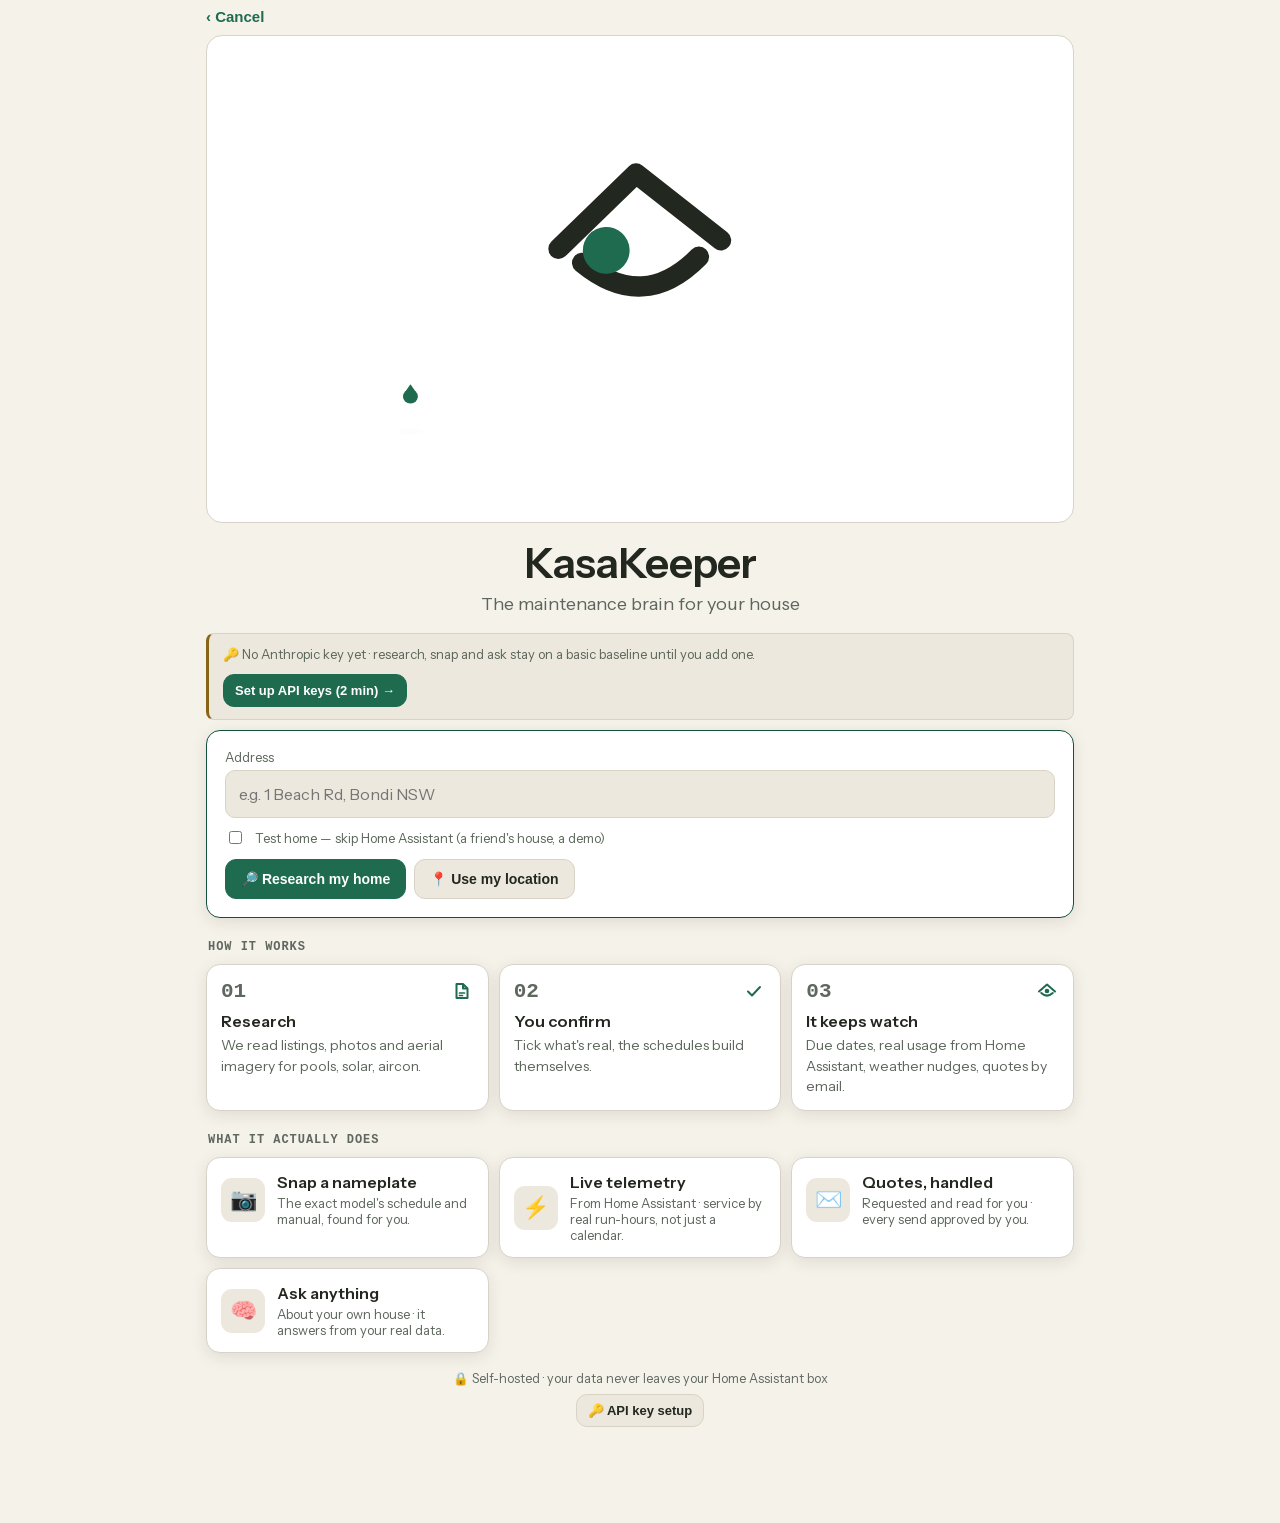
==== commit 8ff98f30: "Release 0.3.24 — a trade's reply lands on the job it's actually about - If you'd emailed one tradesp" ====
--- a/kasakeeper/index.html
+++ b/kasakeeper/index.html
@@ -12,7 +12,7 @@
   <meta name="apple-mobile-web-app-title" content="KasaKeeper" />
   <link rel="apple-touch-icon" href="icon-180.png" />
   <link rel="icon" type="image/png" href="icon-192.png" />
-  <link rel="stylesheet" href="styles.css?v=112" />
+  <link rel="stylesheet" href="styles.css?v=115" />
 </head>
 <body>
   <!-- Brand mark "5B Lid Roof" — house that is also an eye. Three behaviors only:
@@ -55,13 +55,13 @@
   <div id="app">
     <div class="boot">Loading KasaKeeper…</div>
   </div>
-  <script src="data.js?v=112"></script>
-  <script src="store.js?v=112"></script>
-  <script src="ha.js?v=112"></script>
-  <script src="research.js?v=112"></script>
-  <script src="catalog.js?v=112"></script>
-  <script src="eye-scene.js?v=112"></script>
-  <script src="app.js?v=112"></script>
+  <script src="data.js?v=115"></script>
+  <script src="store.js?v=115"></script>
+  <script src="ha.js?v=115"></script>
+  <script src="research.js?v=115"></script>
+  <script src="catalog.js?v=115"></script>
+  <script src="eye-scene.js?v=115"></script>
+  <script src="app.js?v=115"></script>
   <script>
     if ('serviceWorker' in navigator) {
       window.addEventListener('load', () => navigator.serviceWorker.register('sw.js').catch(()=>{}));
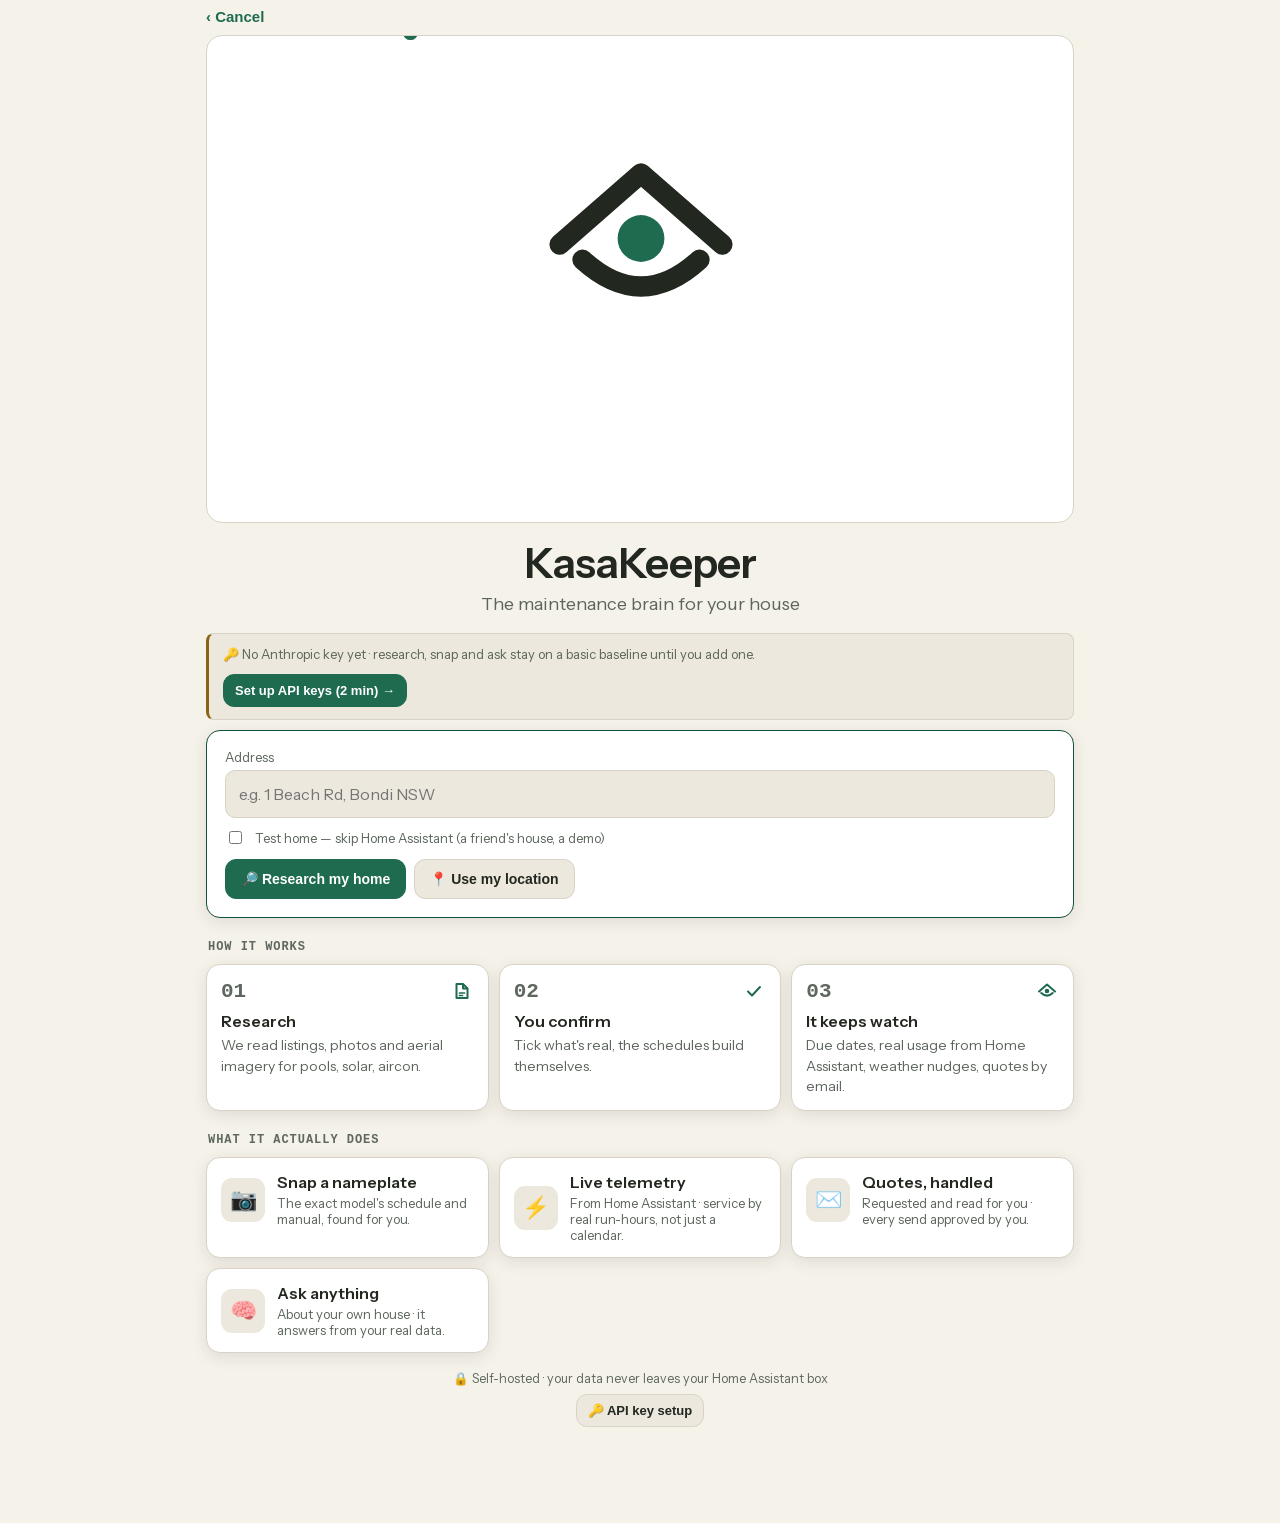
==== commit c5749a20: "Release 0.3.25 — a quieter asset page - Prepaid packs, usage tracking and device watch only appear o" ====
--- a/kasakeeper/index.html
+++ b/kasakeeper/index.html
@@ -12,7 +12,7 @@
   <meta name="apple-mobile-web-app-title" content="KasaKeeper" />
   <link rel="apple-touch-icon" href="icon-180.png" />
   <link rel="icon" type="image/png" href="icon-192.png" />
-  <link rel="stylesheet" href="styles.css?v=115" />
+  <link rel="stylesheet" href="styles.css?v=118" />
 </head>
 <body>
   <!-- Brand mark "5B Lid Roof" — house that is also an eye. Three behaviors only:
@@ -55,13 +55,13 @@
   <div id="app">
     <div class="boot">Loading KasaKeeper…</div>
   </div>
-  <script src="data.js?v=115"></script>
-  <script src="store.js?v=115"></script>
-  <script src="ha.js?v=115"></script>
-  <script src="research.js?v=115"></script>
-  <script src="catalog.js?v=115"></script>
-  <script src="eye-scene.js?v=115"></script>
-  <script src="app.js?v=115"></script>
+  <script src="data.js?v=118"></script>
+  <script src="store.js?v=118"></script>
+  <script src="ha.js?v=118"></script>
+  <script src="research.js?v=118"></script>
+  <script src="catalog.js?v=118"></script>
+  <script src="eye-scene.js?v=118"></script>
+  <script src="app.js?v=118"></script>
   <script>
     if ('serviceWorker' in navigator) {
       window.addEventListener('load', () => navigator.serviceWorker.register('sw.js').catch(()=>{}));
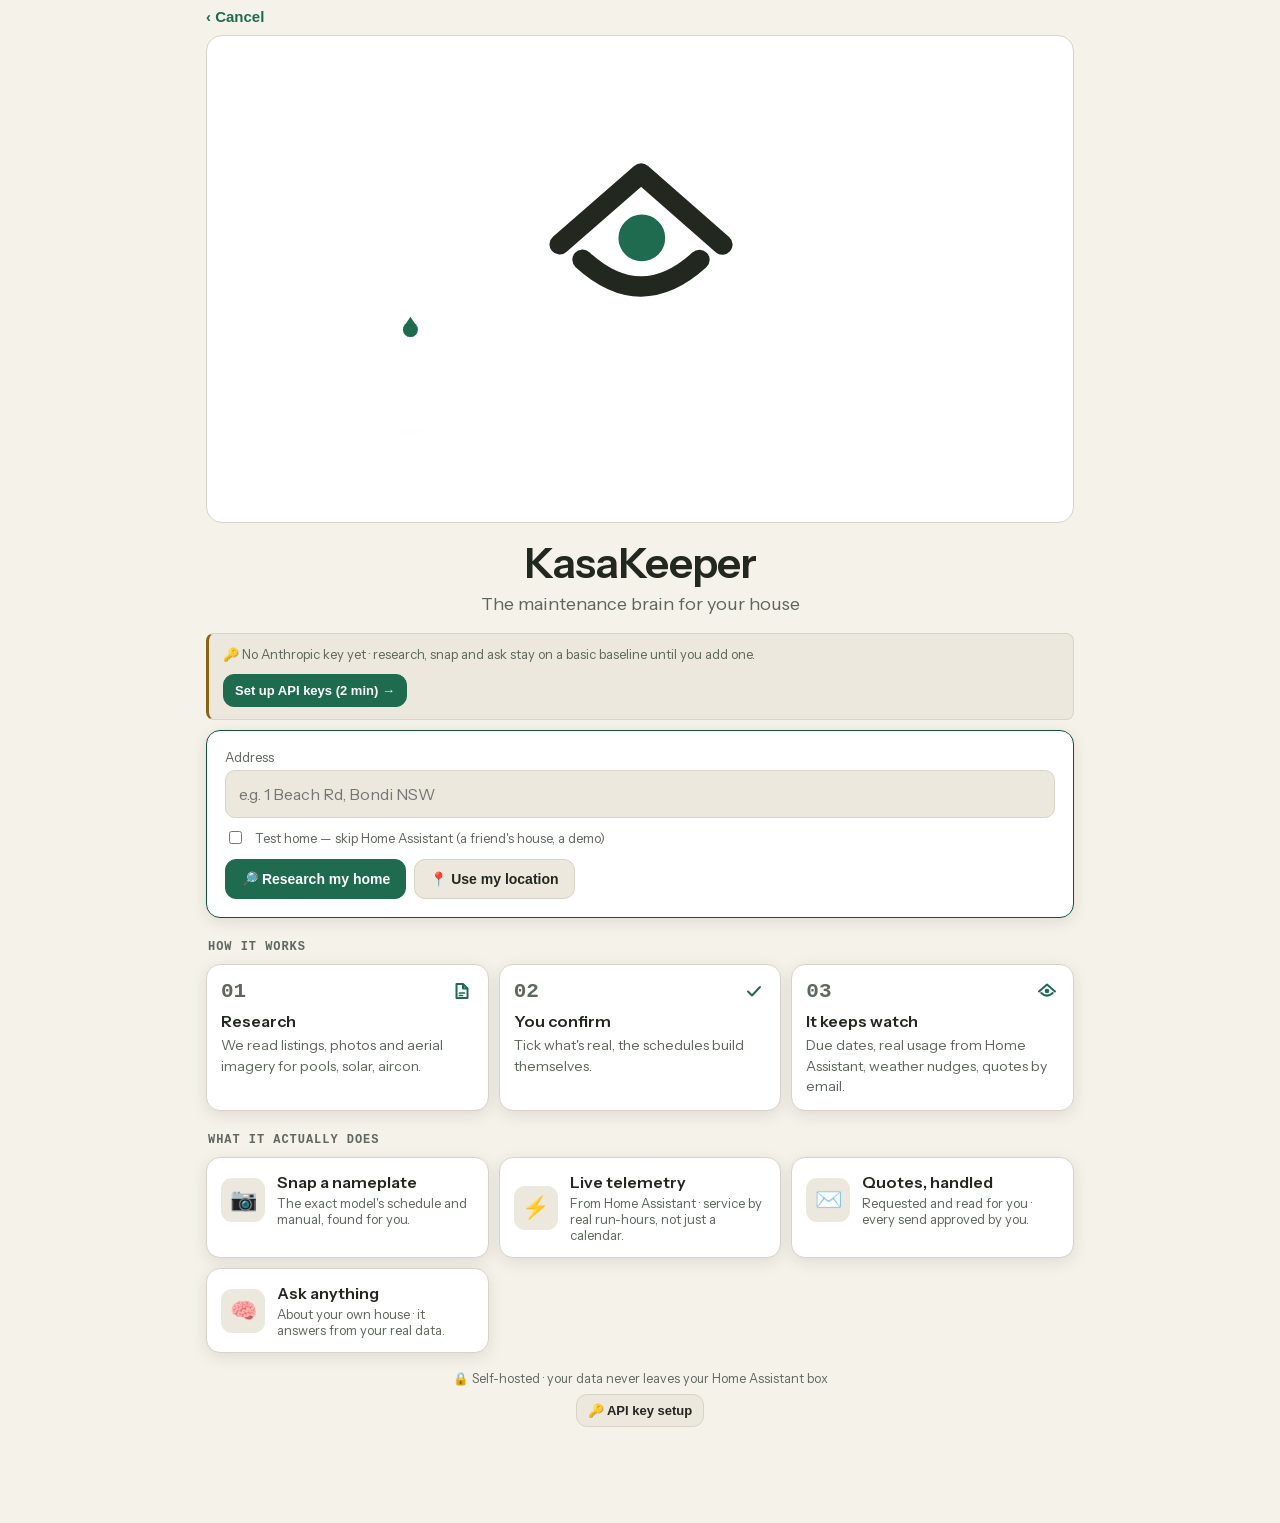
==== commit aaba612f: "Release 0.3.26 — the email preview is genuinely a preview - A preview no longer costs what the impor" ====
--- a/kasakeeper/index.html
+++ b/kasakeeper/index.html
@@ -12,7 +12,7 @@
   <meta name="apple-mobile-web-app-title" content="KasaKeeper" />
   <link rel="apple-touch-icon" href="icon-180.png" />
   <link rel="icon" type="image/png" href="icon-192.png" />
-  <link rel="stylesheet" href="styles.css?v=118" />
+  <link rel="stylesheet" href="styles.css?v=123" />
 </head>
 <body>
   <!-- Brand mark "5B Lid Roof" — house that is also an eye. Three behaviors only:
@@ -55,13 +55,13 @@
   <div id="app">
     <div class="boot">Loading KasaKeeper…</div>
   </div>
-  <script src="data.js?v=118"></script>
-  <script src="store.js?v=118"></script>
-  <script src="ha.js?v=118"></script>
-  <script src="research.js?v=118"></script>
-  <script src="catalog.js?v=118"></script>
-  <script src="eye-scene.js?v=118"></script>
-  <script src="app.js?v=118"></script>
+  <script src="data.js?v=123"></script>
+  <script src="store.js?v=123"></script>
+  <script src="ha.js?v=123"></script>
+  <script src="research.js?v=123"></script>
+  <script src="catalog.js?v=123"></script>
+  <script src="eye-scene.js?v=123"></script>
+  <script src="app.js?v=123"></script>
   <script>
     if ('serviceWorker' in navigator) {
       window.addEventListener('load', () => navigator.serviceWorker.register('sw.js').catch(()=>{}));
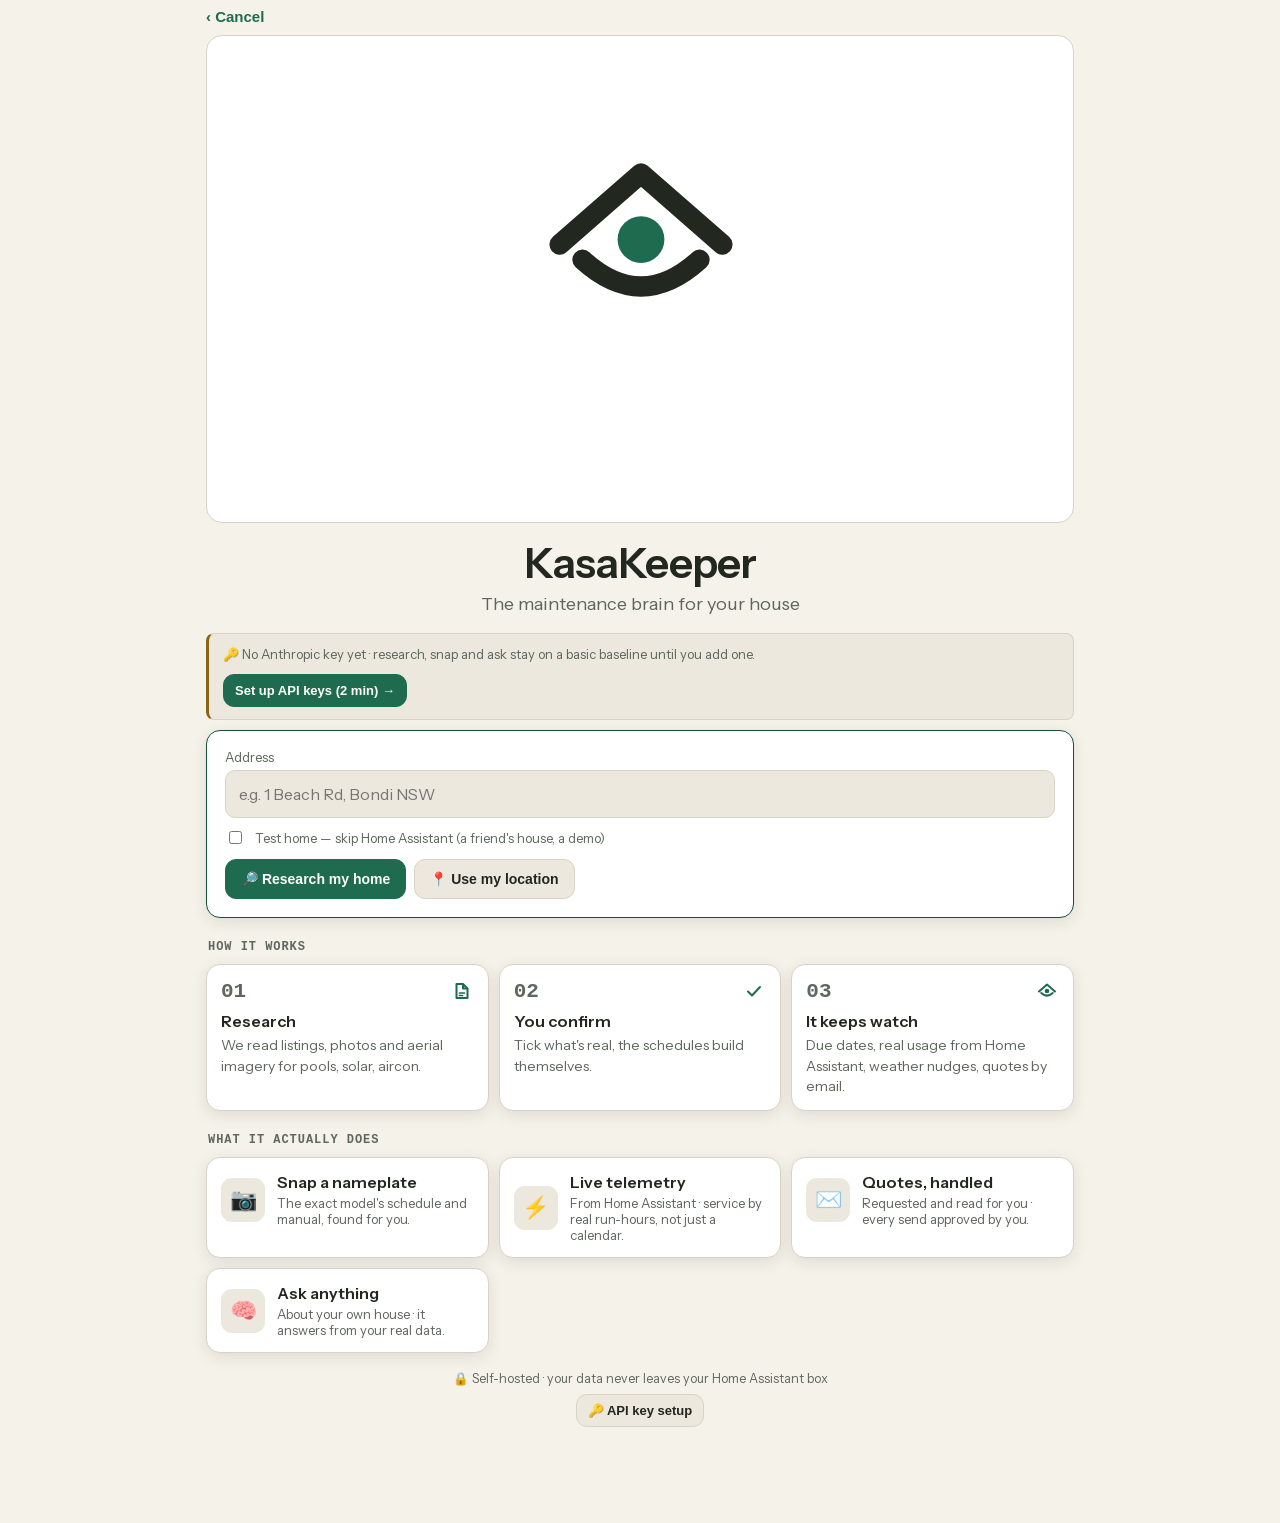
==== commit 584b0043: "Release 0.3.27 — the email import actually imports - Scanning your mail for trades found nothing on " ====
--- a/kasakeeper/index.html
+++ b/kasakeeper/index.html
@@ -12,7 +12,7 @@
   <meta name="apple-mobile-web-app-title" content="KasaKeeper" />
   <link rel="apple-touch-icon" href="icon-180.png" />
   <link rel="icon" type="image/png" href="icon-192.png" />
-  <link rel="stylesheet" href="styles.css?v=123" />
+  <link rel="stylesheet" href="styles.css?v=124" />
 </head>
 <body>
   <!-- Brand mark "5B Lid Roof" — house that is also an eye. Three behaviors only:
@@ -55,13 +55,13 @@
   <div id="app">
     <div class="boot">Loading KasaKeeper…</div>
   </div>
-  <script src="data.js?v=123"></script>
-  <script src="store.js?v=123"></script>
-  <script src="ha.js?v=123"></script>
-  <script src="research.js?v=123"></script>
-  <script src="catalog.js?v=123"></script>
-  <script src="eye-scene.js?v=123"></script>
-  <script src="app.js?v=123"></script>
+  <script src="data.js?v=124"></script>
+  <script src="store.js?v=124"></script>
+  <script src="ha.js?v=124"></script>
+  <script src="research.js?v=124"></script>
+  <script src="catalog.js?v=124"></script>
+  <script src="eye-scene.js?v=124"></script>
+  <script src="app.js?v=124"></script>
   <script>
     if ('serviceWorker' in navigator) {
       window.addEventListener('load', () => navigator.serviceWorker.register('sw.js').catch(()=>{}));
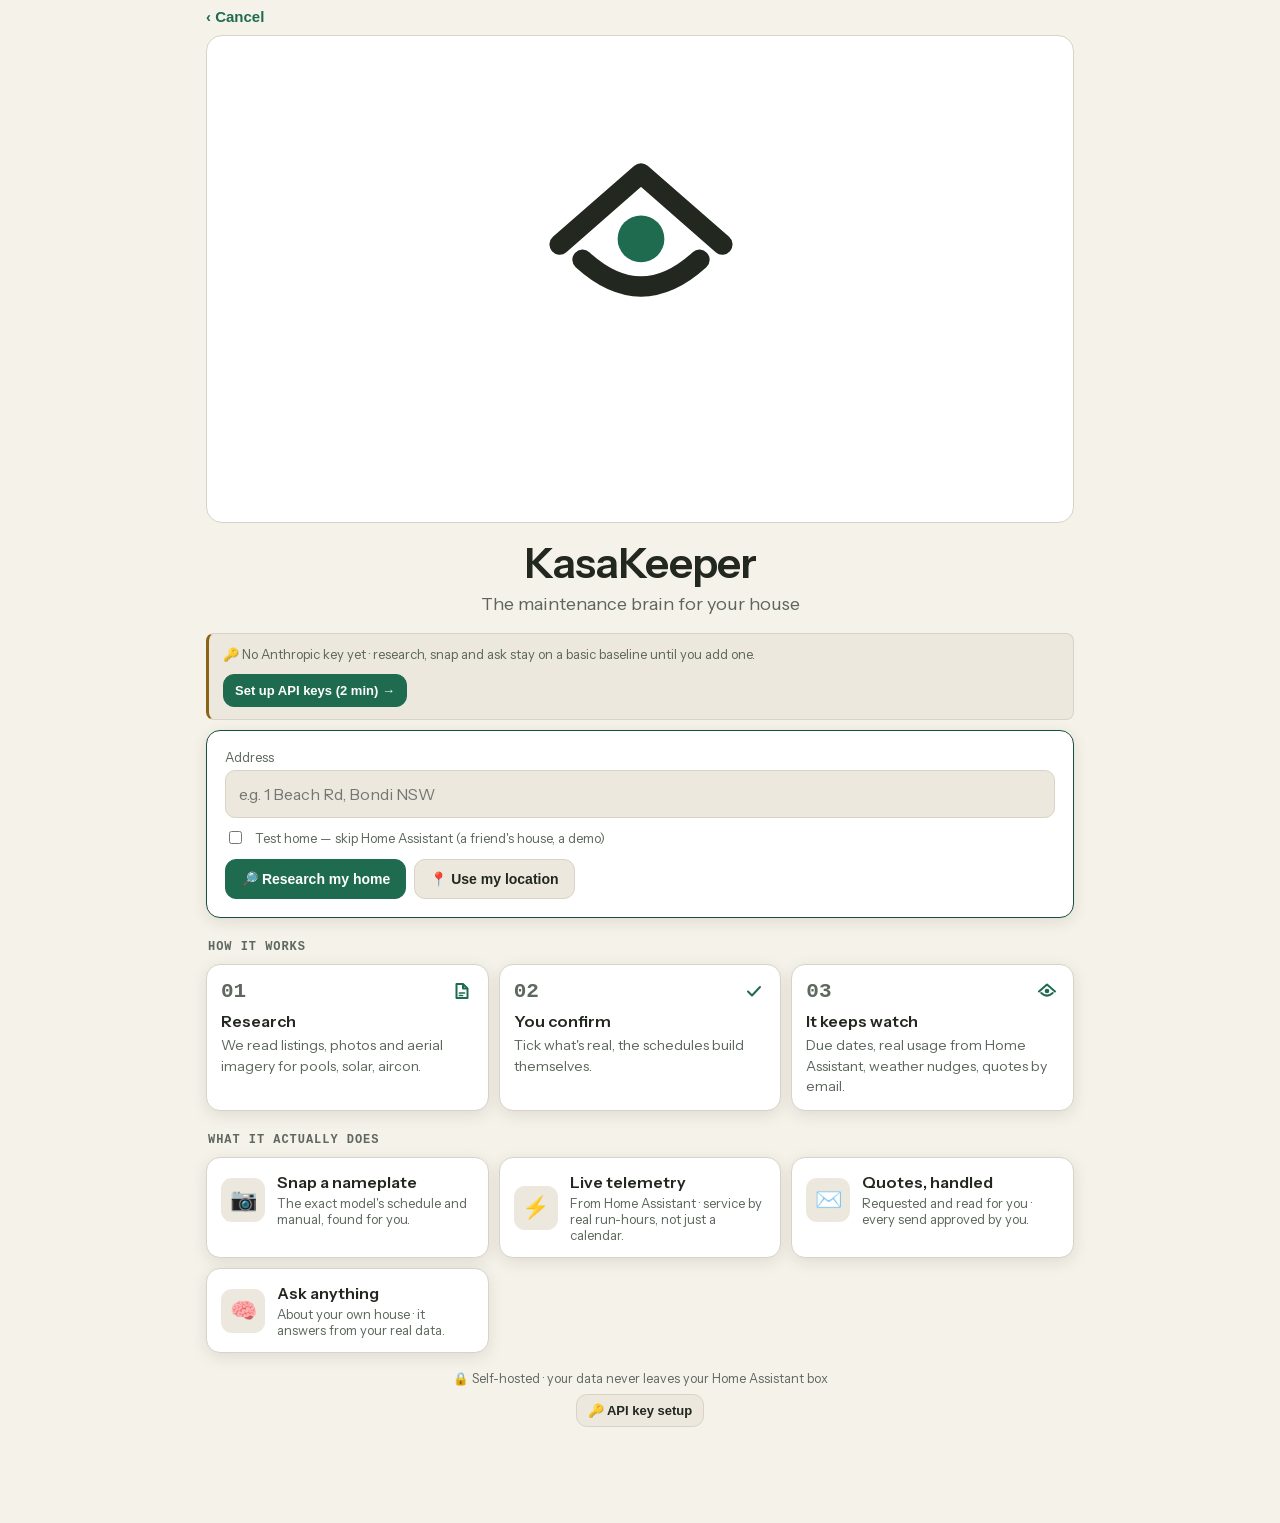
==== commit 07bd4709: "Release 0.3.28 — the import button actually imports The scan screen's second tap — the deliberate on" ====
--- a/kasakeeper/index.html
+++ b/kasakeeper/index.html
@@ -12,7 +12,7 @@
   <meta name="apple-mobile-web-app-title" content="KasaKeeper" />
   <link rel="apple-touch-icon" href="icon-180.png" />
   <link rel="icon" type="image/png" href="icon-192.png" />
-  <link rel="stylesheet" href="styles.css?v=124" />
+  <link rel="stylesheet" href="styles.css?v=125" />
 </head>
 <body>
   <!-- Brand mark "5B Lid Roof" — house that is also an eye. Three behaviors only:
@@ -55,13 +55,13 @@
   <div id="app">
     <div class="boot">Loading KasaKeeper…</div>
   </div>
-  <script src="data.js?v=124"></script>
-  <script src="store.js?v=124"></script>
-  <script src="ha.js?v=124"></script>
-  <script src="research.js?v=124"></script>
-  <script src="catalog.js?v=124"></script>
-  <script src="eye-scene.js?v=124"></script>
-  <script src="app.js?v=124"></script>
+  <script src="data.js?v=125"></script>
+  <script src="store.js?v=125"></script>
+  <script src="ha.js?v=125"></script>
+  <script src="research.js?v=125"></script>
+  <script src="catalog.js?v=125"></script>
+  <script src="eye-scene.js?v=125"></script>
+  <script src="app.js?v=125"></script>
   <script>
     if ('serviceWorker' in navigator) {
       window.addEventListener('load', () => navigator.serviceWorker.register('sw.js').catch(()=>{}));
